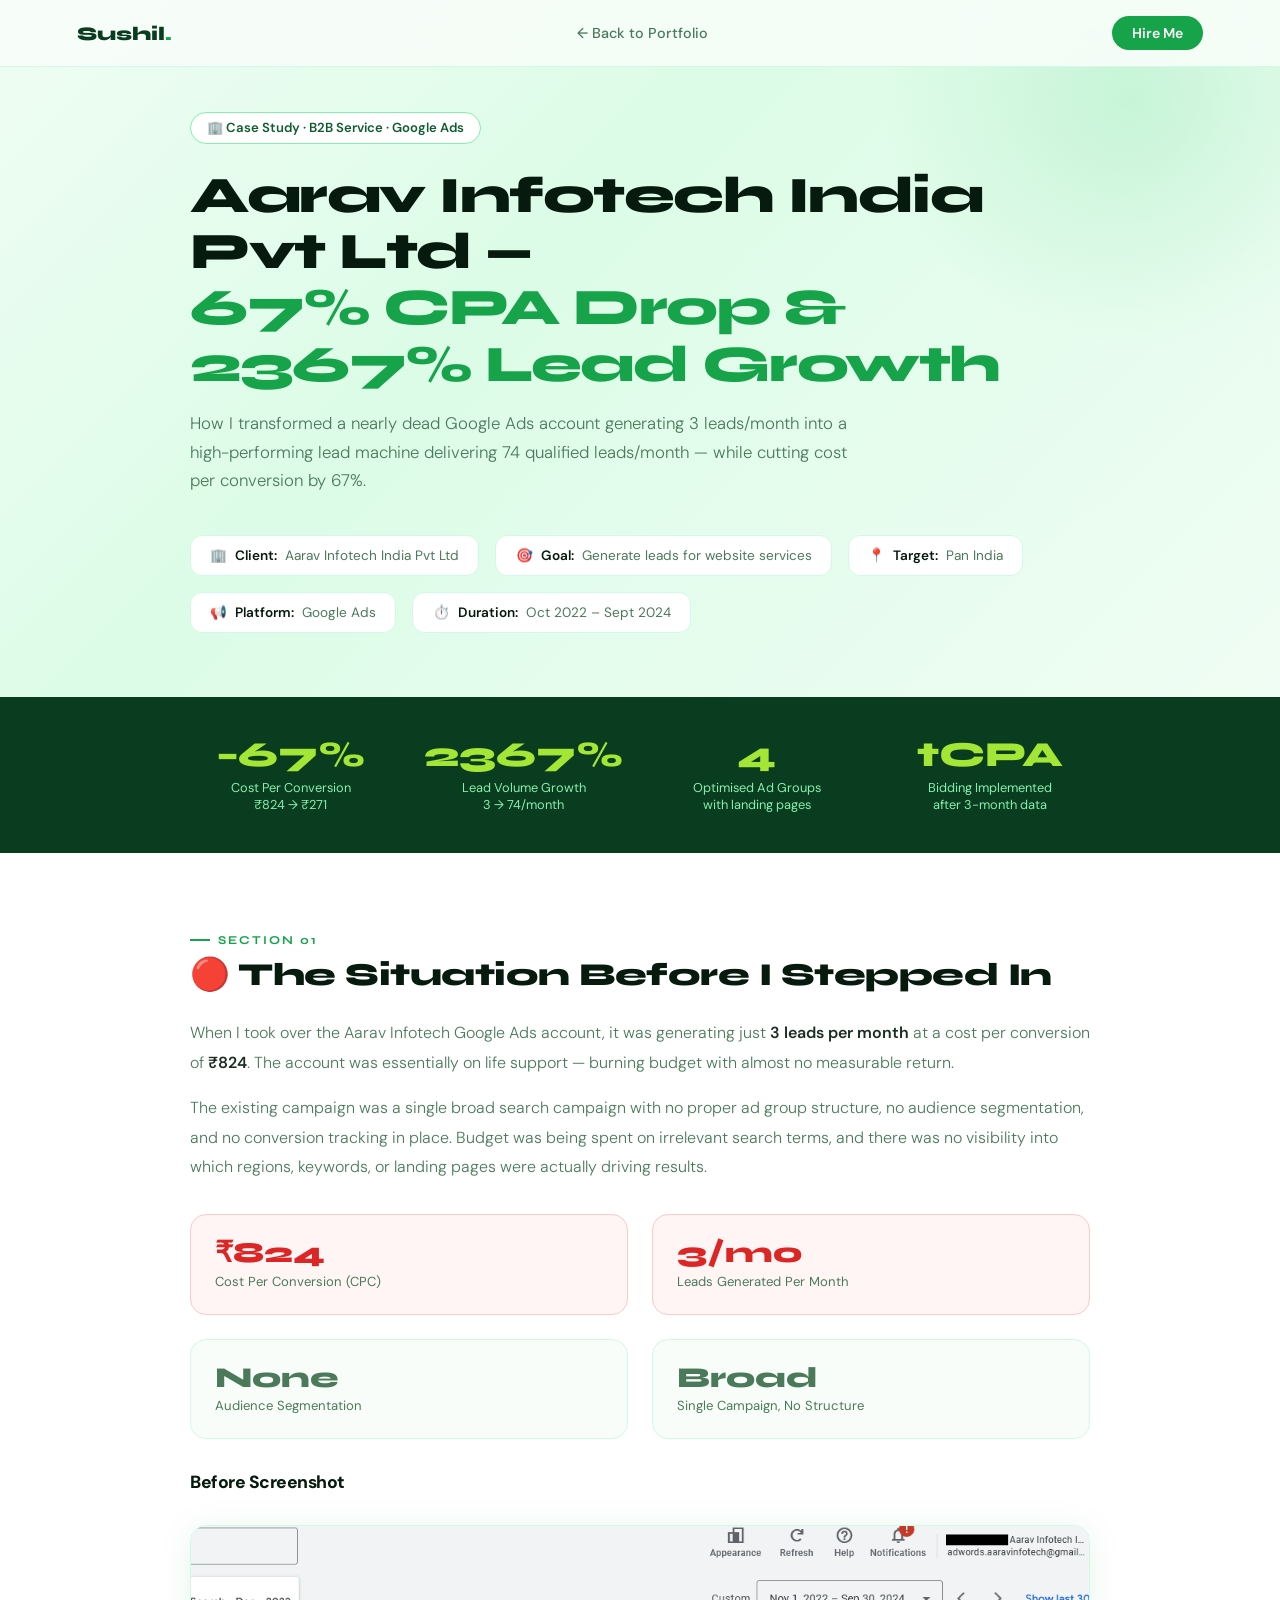
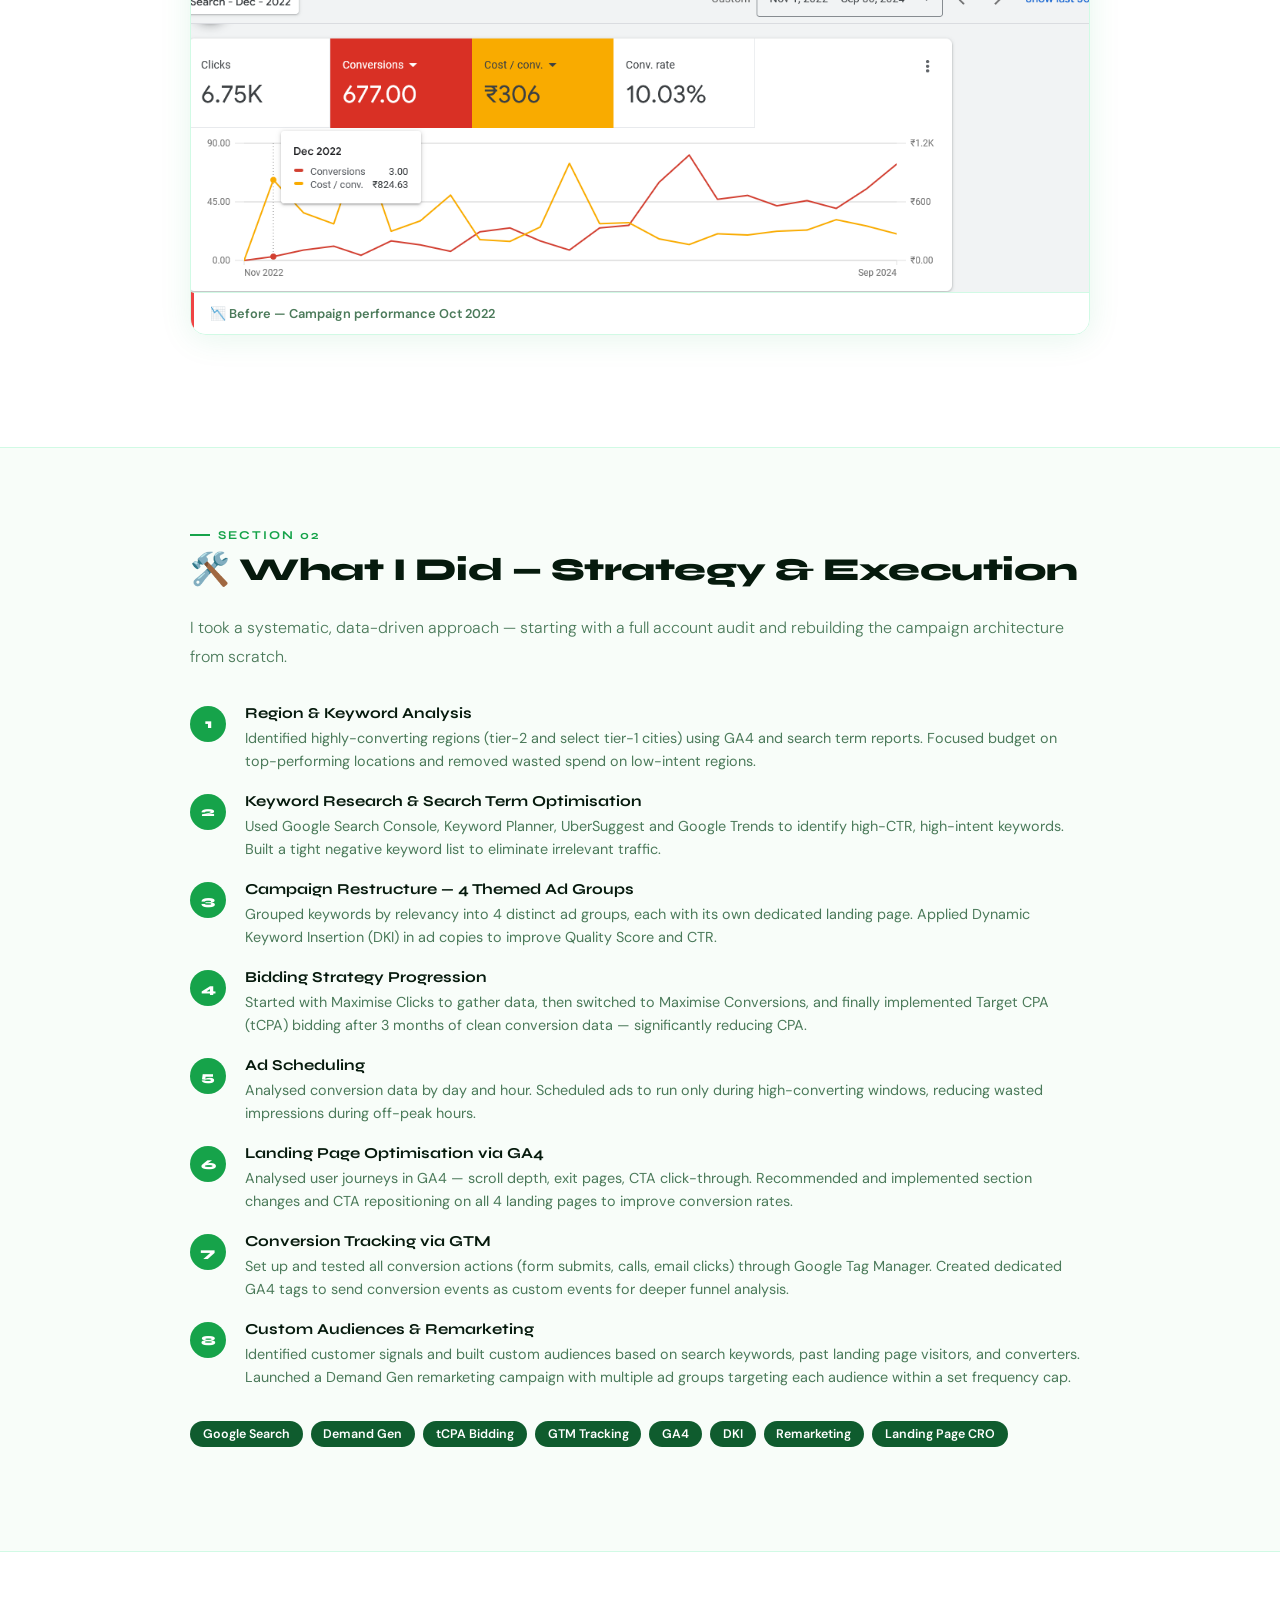
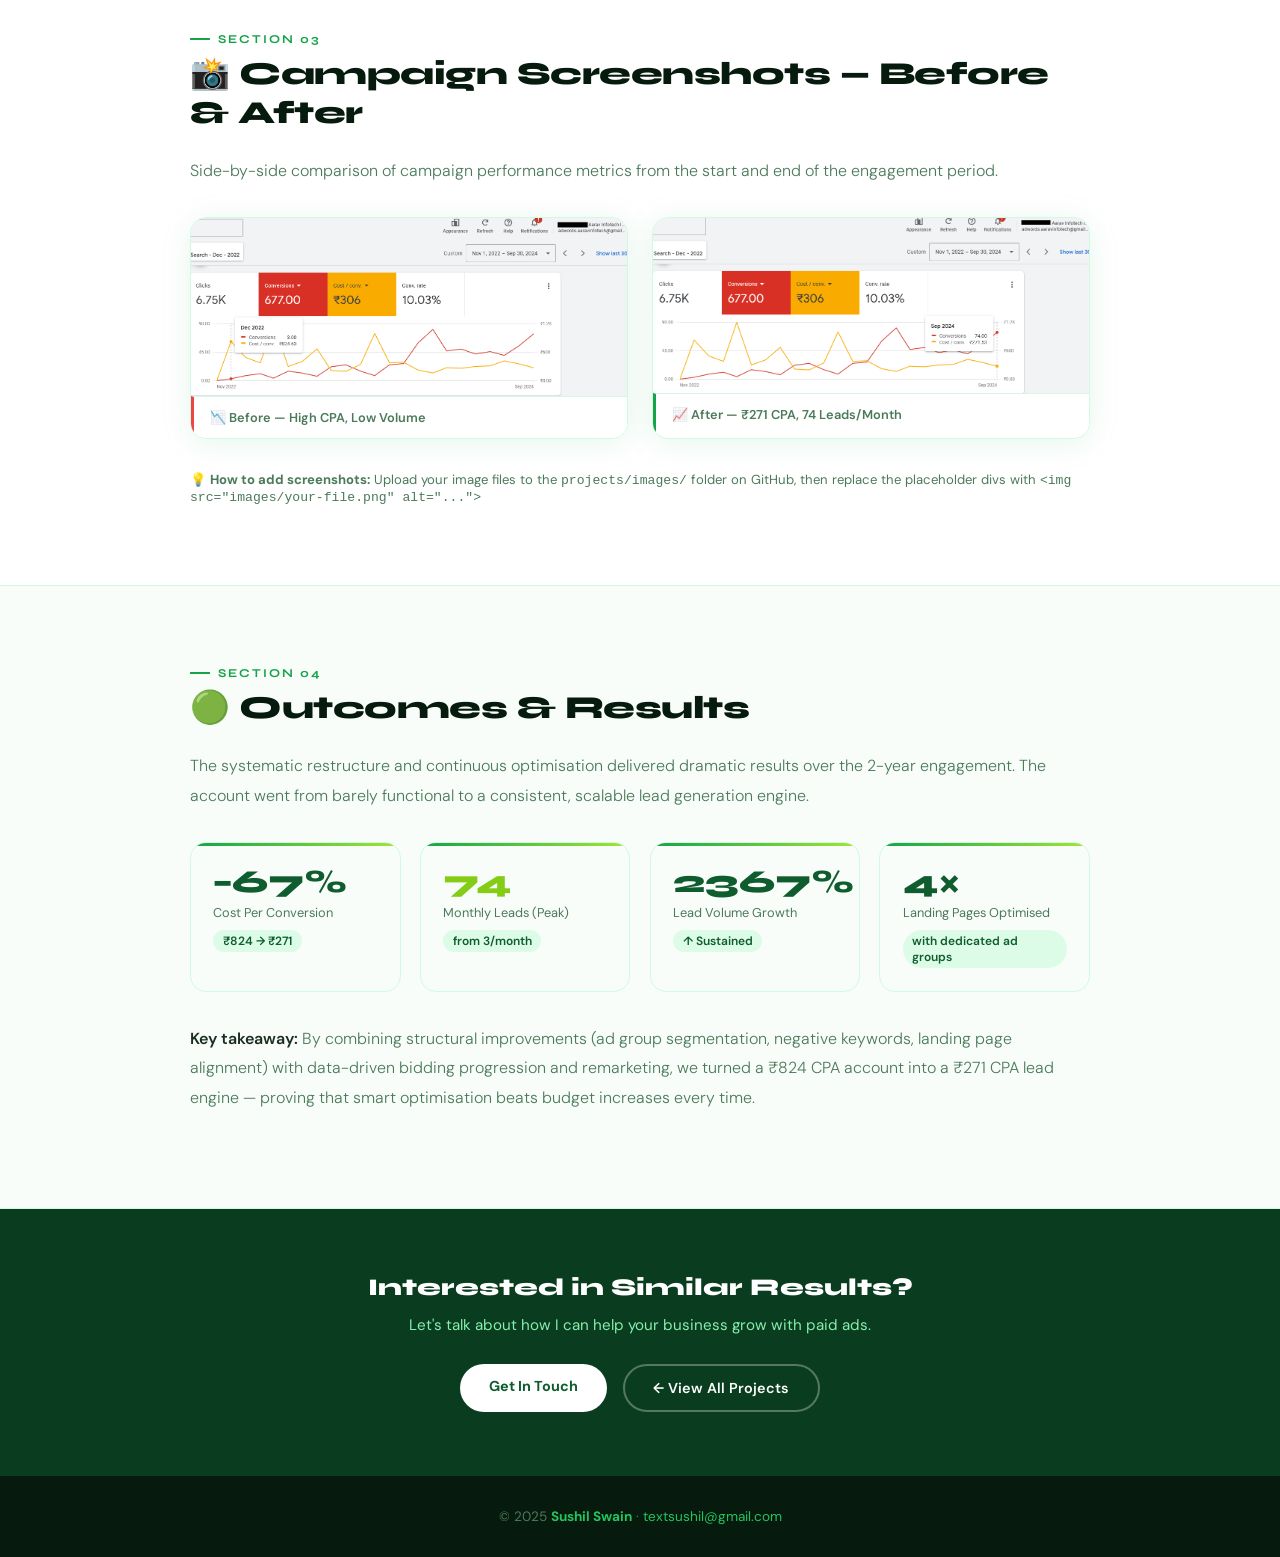
==== projects/aarav-infotech.html @ e1a15d3e "Update aarav-infotech.html corrected screenshot upload error in file name" ====
<!DOCTYPE html>
<html lang="en">
<head>
<meta charset="UTF-8">
<meta name="viewport" content="width=device-width, initial-scale=1.0">
<title>Aarav Infotech Case Study — Sushil Swain</title>
<link rel="preconnect" href="https://fonts.googleapis.com">
<link href="https://fonts.googleapis.com/css2?family=Syne:wght@400;600;700;800&family=DM+Sans:ital,wght@0,300;0,400;0,500;1,300&display=swap" rel="stylesheet">
<style>
  :root{--g1:#0a3d1f;--g2:#0f5c2e;--g3:#16a34a;--g4:#22c55e;--g5:#86efac;--g6:#dcfce7;--lime:#a3e635;--lime-dark:#84cc16;--white:#ffffff;--off:#f8fdf9;--dark:#061a0d;--text:#1a2e20;--muted:#4b7a5a;--border:#d1fae5;--shadow:0 4px 32px rgba(22,163,74,0.10);--shadow-lg:0 12px 48px rgba(22,163,74,0.18);}
  *,*::before,*::after{box-sizing:border-box;margin:0;padding:0;}
  html{scroll-behavior:smooth;}
  body{font-family:'DM Sans',sans-serif;background:var(--off);color:var(--text);overflow-x:hidden;}
  h1,h2,h3,h4{font-family:'Syne',sans-serif;}

  nav{position:fixed;top:0;left:0;right:0;z-index:100;display:flex;align-items:center;justify-content:space-between;padding:1rem 6%;background:rgba(248,253,249,0.9);backdrop-filter:blur(12px);border-bottom:1px solid var(--border);}
  .nav-logo{font-family:'Syne',sans-serif;font-weight:800;font-size:1.2rem;color:var(--g1);text-decoration:none;}
  .nav-logo span{color:var(--g3);}
  .nav-back{display:inline-flex;align-items:center;gap:0.5rem;color:var(--muted);text-decoration:none;font-size:0.9rem;font-weight:500;transition:color 0.2s;}
  .nav-back:hover{color:var(--g3);}
  .nav-cta{background:var(--g3);color:var(--white);padding:0.5rem 1.25rem;border-radius:100px;text-decoration:none;font-size:0.88rem;font-weight:600;}

  /* HERO */
  .cs-hero{padding:7rem 6% 4rem;background:linear-gradient(135deg,#f0fdf4 0%,#dcfce7 40%,#f0fdf4 100%);position:relative;overflow:hidden;}
  .cs-hero::before{content:'';position:absolute;width:500px;height:500px;border-radius:50%;background:radial-gradient(circle,rgba(34,197,94,0.15) 0%,transparent 70%);top:-150px;right:-100px;}
  .cs-hero-inner{max-width:900px;margin:0 auto;position:relative;z-index:2;}
  .cs-badge{display:inline-flex;align-items:center;gap:0.5rem;background:var(--white);border:1px solid var(--g5);padding:0.4rem 1rem;border-radius:100px;font-size:0.82rem;font-weight:600;color:var(--g2);margin-bottom:1.5rem;}
  .cs-title{font-size:clamp(2rem,4vw,3.2rem);font-weight:800;line-height:1.1;color:var(--dark);letter-spacing:-1.5px;margin-bottom:1rem;}
  .cs-title span{color:var(--g3);}
  .cs-subtitle{font-size:1.05rem;color:var(--muted);line-height:1.7;max-width:680px;font-weight:300;margin-bottom:2.5rem;}
  .cs-meta{display:flex;flex-wrap:wrap;gap:1rem;}
  .cs-meta-item{background:var(--white);border:1px solid var(--border);border-radius:12px;padding:0.7rem 1.2rem;display:flex;align-items:center;gap:0.5rem;font-size:0.85rem;}
  .cs-meta-item strong{color:var(--dark);font-weight:600;}
  .cs-meta-item span{color:var(--muted);}

  /* RESULTS BAR */
  .results-bar{background:var(--g1);padding:2.5rem 6%;}
  .results-bar-inner{max-width:900px;margin:0 auto;display:grid;grid-template-columns:repeat(auto-fit,minmax(160px,1fr));gap:2rem;}
  .rstat{text-align:center;}
  .rstat-num{font-family:'Syne',sans-serif;font-size:2.2rem;font-weight:800;color:var(--lime);line-height:1;}
  .rstat-label{font-size:0.8rem;color:var(--g5);margin-top:0.4rem;}

  /* SECTIONS */
  .cs-section{padding:5rem 6%;border-bottom:1px solid var(--border);}
  .cs-section:nth-child(even){background:var(--white);}
  .cs-section-inner{max-width:900px;margin:0 auto;}
  .cs-section-num{font-family:'Syne',sans-serif;font-size:0.75rem;font-weight:700;color:var(--g3);text-transform:uppercase;letter-spacing:2px;margin-bottom:0.5rem;display:flex;align-items:center;gap:0.5rem;}
  .cs-section-num::before{content:'';width:20px;height:2px;background:var(--g3);}
  .cs-section-title{font-size:clamp(1.5rem,2.5vw,2rem);font-weight:800;color:var(--dark);letter-spacing:-0.5px;margin-bottom:1.5rem;}
  .cs-body{font-size:1rem;color:var(--muted);line-height:1.85;font-weight:300;}
  .cs-body p{margin-bottom:1rem;}
  .cs-body strong{color:var(--text);font-weight:600;}

  /* PROBLEM STATS */
  .problem-grid{display:grid;grid-template-columns:1fr 1fr;gap:1.5rem;margin:2rem 0;}
  .problem-card{background:var(--off);border:1px solid var(--border);border-radius:16px;padding:1.5rem;}
  .problem-card.bad{border-color:#fecaca;background:#fff5f5;}
  .problem-val{font-family:'Syne',sans-serif;font-size:1.8rem;font-weight:800;color:#ef4444;line-height:1;}
  .problem-card.bad .problem-val{color:#dc2626;}
  .problem-label{font-size:0.82rem;color:var(--muted);margin-top:0.3rem;}

  /* WHAT I DID — STEPS */
  .steps{display:flex;flex-direction:column;gap:1.2rem;margin:2rem 0;}
  .step{display:flex;gap:1.2rem;align-items:flex-start;}
  .step-num{min-width:36px;height:36px;border-radius:50%;background:var(--g3);color:var(--white);font-family:'Syne',sans-serif;font-weight:800;font-size:0.85rem;display:grid;place-items:center;flex-shrink:0;margin-top:2px;}
  .step-content strong{font-family:'Syne',sans-serif;font-size:0.95rem;font-weight:700;color:var(--dark);display:block;margin-bottom:0.3rem;}
  .step-content p{font-size:0.9rem;color:var(--muted);line-height:1.6;}

  /* TAGS */
  .tag-row{display:flex;flex-wrap:wrap;gap:0.5rem;margin:1.5rem 0;}
  .tag{font-size:0.78rem;font-weight:600;background:var(--g6);color:var(--g2);padding:0.3rem 0.8rem;border-radius:100px;}
  .tag.dark{background:var(--g2);color:var(--white);}

  /* SCREENSHOTS */
  .screenshots-grid{display:grid;grid-template-columns:1fr 1fr;gap:1.5rem;margin:2rem 0;}
  .screenshot-box{border-radius:16px;overflow:hidden;border:1px solid var(--border);box-shadow:var(--shadow);}
  .screenshot-box img{width:100%;height:auto;display:block;}
  .screenshot-label{padding:0.75rem 1rem;background:var(--white);font-size:0.8rem;font-weight:600;color:var(--muted);border-top:1px solid var(--border);display:flex;align-items:center;gap:0.4rem;}
  .screenshot-label.before{border-left:3px solid #ef4444;}
  .screenshot-label.after{border-left:3px solid var(--g3);}
  .screenshot-placeholder{background:linear-gradient(135deg,var(--g6),#f0fdf4);min-height:200px;display:flex;flex-direction:column;align-items:center;justify-content:center;gap:0.5rem;color:var(--muted);padding:2rem;text-align:center;}
  .screenshot-placeholder .icon{font-size:2rem;}
  .screenshot-placeholder p{font-size:0.82rem;line-height:1.5;}
  .screenshot-placeholder strong{color:var(--g3);}

  /* OUTCOMES */
  .outcomes-grid{display:grid;grid-template-columns:repeat(auto-fit,minmax(180px,1fr));gap:1.2rem;margin:2rem 0;}
  .outcome-card{background:var(--off);border:1px solid var(--border);border-radius:16px;padding:1.4rem;position:relative;overflow:hidden;}
  .outcome-card::before{content:'';position:absolute;top:0;left:0;right:0;height:3px;background:linear-gradient(90deg,var(--g3),var(--lime));}
  .outcome-val{font-family:'Syne',sans-serif;font-size:2rem;font-weight:800;color:var(--g2);line-height:1;}
  .outcome-val.lime{color:var(--lime-dark);}
  .outcome-label{font-size:0.8rem;color:var(--muted);margin-top:0.4rem;line-height:1.4;}
  .outcome-change{display:inline-flex;align-items:center;gap:0.3rem;font-size:0.75rem;font-weight:600;background:var(--g6);color:var(--g2);padding:0.2rem 0.6rem;border-radius:100px;margin-top:0.5rem;}

  /* BACK CTA */
  .back-cta{padding:4rem 6%;background:var(--g1);text-align:center;}
  .back-cta h3{font-size:1.5rem;font-weight:800;color:var(--white);margin-bottom:0.8rem;}
  .back-cta p{color:var(--g5);margin-bottom:1.8rem;font-size:0.95rem;}
  .back-cta-btns{display:flex;gap:1rem;justify-content:center;flex-wrap:wrap;}
  .btn-white{background:var(--white);color:var(--g2);padding:0.8rem 1.8rem;border-radius:100px;text-decoration:none;font-weight:700;font-size:0.9rem;transition:transform 0.2s;}
  .btn-white:hover{transform:translateY(-2px);}
  .btn-outline-white{background:transparent;color:var(--white);border:2px solid rgba(255,255,255,0.3);padding:0.8rem 1.8rem;border-radius:100px;text-decoration:none;font-weight:600;font-size:0.9rem;transition:border-color 0.2s,transform 0.2s;}
  .btn-outline-white:hover{border-color:var(--g4);transform:translateY(-2px);}

  footer{background:var(--dark);color:var(--muted);text-align:center;padding:2rem 6%;font-size:0.85rem;}
  footer strong{color:var(--g4);}
  footer a{color:var(--g4);text-decoration:none;}

  .reveal{opacity:0;transform:translateY(24px);transition:opacity 0.6s ease,transform 0.6s ease;}
  .reveal.visible{opacity:1;transform:translateY(0);}

  @media(max-width:700px){
    .problem-grid,.screenshots-grid{grid-template-columns:1fr;}
    .cs-meta{flex-direction:column;}
  }
</style>
</head>
<body>

<nav>
  <a class="nav-logo" href="../index.html">Sushil<span>.</span></a>
  <a class="nav-back" href="../index.html">← Back to Portfolio</a>
  <a href="../index.html#contact" class="nav-cta">Hire Me</a>
</nav>

<!-- HERO -->
<div class="cs-hero">
  <div class="cs-hero-inner">
    <div class="cs-badge">🏢 Case Study · B2B Service · Google Ads</div>
    <h1 class="cs-title">Aarav Infotech India Pvt Ltd —<br><span>67% CPA Drop & 2367% Lead Growth</span></h1>
    <p class="cs-subtitle">How I transformed a nearly dead Google Ads account generating 3 leads/month into a high-performing lead machine delivering 74 qualified leads/month — while cutting cost per conversion by 67%.</p>
    <div class="cs-meta">
      <div class="cs-meta-item">🏢 <strong>Client:</strong> <span>Aarav Infotech India Pvt Ltd</span></div>
      <div class="cs-meta-item">🎯 <strong>Goal:</strong> <span>Generate leads for website services</span></div>
      <div class="cs-meta-item">📍 <strong>Target:</strong> <span>Pan India</span></div>
      <div class="cs-meta-item">📢 <strong>Platform:</strong> <span>Google Ads</span></div>
      <div class="cs-meta-item">⏱️ <strong>Duration:</strong> <span>Oct 2022 – Sept 2024</span></div>
    </div>
  </div>
</div>

<!-- RESULTS BAR -->
<div class="results-bar">
  <div class="results-bar-inner">
    <div class="rstat"><div class="rstat-num">−67%</div><div class="rstat-label">Cost Per Conversion<br>₹824 → ₹271</div></div>
    <div class="rstat"><div class="rstat-num">2367%</div><div class="rstat-label">Lead Volume Growth<br>3 → 74/month</div></div>
    <div class="rstat"><div class="rstat-num">4</div><div class="rstat-label">Optimised Ad Groups<br>with landing pages</div></div>
    <div class="rstat"><div class="rstat-num">tCPA</div><div class="rstat-label">Bidding Implemented<br>after 3-month data</div></div>
  </div>
</div>

<!-- SECTION 1: BEFORE -->
<div class="cs-section">
  <div class="cs-section-inner reveal">
    <div class="cs-section-num">Section 01</div>
    <h2 class="cs-section-title">🔴 The Situation Before I Stepped In</h2>
    <div class="cs-body">
      <p>When I took over the Aarav Infotech Google Ads account, it was generating just <strong>3 leads per month</strong> at a cost per conversion of <strong>₹824</strong>. The account was essentially on life support — burning budget with almost no measurable return.</p>
      <p>The existing campaign was a single broad search campaign with no proper ad group structure, no audience segmentation, and no conversion tracking in place. Budget was being spent on irrelevant search terms, and there was no visibility into which regions, keywords, or landing pages were actually driving results.</p>
    </div>
    <div class="problem-grid">
      <div class="problem-card bad"><div class="problem-val">₹824</div><div class="problem-label">Cost Per Conversion (CPC)</div></div>
      <div class="problem-card bad"><div class="problem-val">3/mo</div><div class="problem-label">Leads Generated Per Month</div></div>
      <div class="problem-card"><div class="problem-val" style="color:var(--muted);">None</div><div class="problem-label">Audience Segmentation</div></div>
      <div class="problem-card"><div class="problem-val" style="color:var(--muted);">Broad</div><div class="problem-label">Single Campaign, No Structure</div></div>
    </div>
    <div class="cs-section-title" style="font-size:1.1rem;margin-top:2rem;margin-bottom:1rem;">Before Screenshot</div>
    <div class="screenshots-grid" style="grid-template-columns:1fr;">
      <div class="screenshot-box">
        <img src="images/Aarav before Search campaign Oct 2022 to Sept 2024 start.png" alt="Aarav Infotech before campaign">
        <div class="screenshot-label before">📉 Before — Campaign performance Oct 2022</div>
      </div>
    </div>
  </div>
</div>

<!-- SECTION 2: WHAT I DID -->
<div class="cs-section">
  <div class="cs-section-inner reveal">
    <div class="cs-section-num">Section 02</div>
    <h2 class="cs-section-title">🛠️ What I Did — Strategy & Execution</h2>
    <div class="cs-body">
      <p>I took a systematic, data-driven approach — starting with a full account audit and rebuilding the campaign architecture from scratch.</p>
    </div>
    <div class="steps">
      <div class="step">
        <div class="step-num">1</div>
        <div class="step-content"><strong>Region & Keyword Analysis</strong><p>Identified highly-converting regions (tier-2 and select tier-1 cities) using GA4 and search term reports. Focused budget on top-performing locations and removed wasted spend on low-intent regions.</p></div>
      </div>
      <div class="step">
        <div class="step-num">2</div>
        <div class="step-content"><strong>Keyword Research & Search Term Optimisation</strong><p>Used Google Search Console, Keyword Planner, UberSuggest and Google Trends to identify high-CTR, high-intent keywords. Built a tight negative keyword list to eliminate irrelevant traffic.</p></div>
      </div>
      <div class="step">
        <div class="step-num">3</div>
        <div class="step-content"><strong>Campaign Restructure — 4 Themed Ad Groups</strong><p>Grouped keywords by relevancy into 4 distinct ad groups, each with its own dedicated landing page. Applied Dynamic Keyword Insertion (DKI) in ad copies to improve Quality Score and CTR.</p></div>
      </div>
      <div class="step">
        <div class="step-num">4</div>
        <div class="step-content"><strong>Bidding Strategy Progression</strong><p>Started with Maximise Clicks to gather data, then switched to Maximise Conversions, and finally implemented Target CPA (tCPA) bidding after 3 months of clean conversion data — significantly reducing CPA.</p></div>
      </div>
      <div class="step">
        <div class="step-num">5</div>
        <div class="step-content"><strong>Ad Scheduling</strong><p>Analysed conversion data by day and hour. Scheduled ads to run only during high-converting windows, reducing wasted impressions during off-peak hours.</p></div>
      </div>
      <div class="step">
        <div class="step-num">6</div>
        <div class="step-content"><strong>Landing Page Optimisation via GA4</strong><p>Analysed user journeys in GA4 — scroll depth, exit pages, CTA click-through. Recommended and implemented section changes and CTA repositioning on all 4 landing pages to improve conversion rates.</p></div>
      </div>
      <div class="step">
        <div class="step-num">7</div>
        <div class="step-content"><strong>Conversion Tracking via GTM</strong><p>Set up and tested all conversion actions (form submits, calls, email clicks) through Google Tag Manager. Created dedicated GA4 tags to send conversion events as custom events for deeper funnel analysis.</p></div>
      </div>
      <div class="step">
        <div class="step-num">8</div>
        <div class="step-content"><strong>Custom Audiences & Remarketing</strong><p>Identified customer signals and built custom audiences based on search keywords, past landing page visitors, and converters. Launched a Demand Gen remarketing campaign with multiple ad groups targeting each audience within a set frequency cap.</p></div>
      </div>
    </div>
    <div class="tag-row">
      <span class="tag dark">Google Search</span><span class="tag dark">Demand Gen</span><span class="tag dark">tCPA Bidding</span><span class="tag dark">GTM Tracking</span><span class="tag dark">GA4</span><span class="tag dark">DKI</span><span class="tag dark">Remarketing</span><span class="tag dark">Landing Page CRO</span>
    </div>
  </div>
</div>

<!-- SECTION 3: SCREENSHOTS -->
<div class="cs-section">
  <div class="cs-section-inner reveal">
    <div class="cs-section-num">Section 03</div>
    <h2 class="cs-section-title">📸 Campaign Screenshots — Before & After</h2>
    <div class="cs-body"><p>Side-by-side comparison of campaign performance metrics from the start and end of the engagement period.</p></div>
    <div class="screenshots-grid">
      <div class="screenshot-box">
        <img src="images/Aarav before Search campaign Oct 2022 to Sept 2024 start.png" alt="Aarav Infotech before campaign">
        <div class="screenshot-label before">📉 Before — High CPA, Low Volume</div>
      </div>
      <div class="screenshot-box">
        <img src="images/Aarav after Search campaign Oct 2022 to Sept 2024 end.png" alt="Aarav Infotech after campaign">
        <div class="screenshot-label after">📈 After — ₹271 CPA, 74 Leads/Month</div>
      </div>
    </div>
    <p style="font-size:0.82rem;color:var(--muted);margin-top:1rem;">💡 <strong>How to add screenshots:</strong> Upload your image files to the <code>projects/images/</code> folder on GitHub, then replace the placeholder divs with <code>&lt;img src="images/your-file.png" alt="..."&gt;</code></p>
  </div>
</div>

<!-- SECTION 4: OUTCOMES -->
<div class="cs-section">
  <div class="cs-section-inner reveal">
    <div class="cs-section-num">Section 04</div>
    <h2 class="cs-section-title">🟢 Outcomes & Results</h2>
    <div class="cs-body">
      <p>The systematic restructure and continuous optimisation delivered dramatic results over the 2-year engagement. The account went from barely functional to a consistent, scalable lead generation engine.</p>
    </div>
    <div class="outcomes-grid">
      <div class="outcome-card"><div class="outcome-val">−67%</div><div class="outcome-label">Cost Per Conversion</div><div class="outcome-change">₹824 → ₹271</div></div>
      <div class="outcome-card"><div class="outcome-val lime">74</div><div class="outcome-label">Monthly Leads (Peak)</div><div class="outcome-change">from 3/month</div></div>
      <div class="outcome-card"><div class="outcome-val">2367%</div><div class="outcome-label">Lead Volume Growth</div><div class="outcome-change">↑ Sustained</div></div>
      <div class="outcome-card"><div class="outcome-val">4×</div><div class="outcome-label">Landing Pages Optimised</div><div class="outcome-change">with dedicated ad groups</div></div>
    </div>
    <div class="cs-body" style="margin-top:1.5rem;">
      <p><strong>Key takeaway:</strong> By combining structural improvements (ad group segmentation, negative keywords, landing page alignment) with data-driven bidding progression and remarketing, we turned a ₹824 CPA account into a ₹271 CPA lead engine — proving that smart optimisation beats budget increases every time.</p>
    </div>
  </div>
</div>

<!-- BACK CTA -->
<div class="back-cta">
  <h3>Interested in Similar Results?</h3>
  <p>Let's talk about how I can help your business grow with paid ads.</p>
  <div class="back-cta-btns">
    <a href="../index.html#contact" class="btn-white">Get In Touch</a>
    <a href="../index.html#work" class="btn-outline-white">← View All Projects</a>
  </div>
</div>

<footer>
  <p>© 2025 <strong>Sushil Swain</strong> · <a href="mailto:textsushil@gmail.com">textsushil@gmail.com</a></p>
</footer>

<script>
  const reveals=document.querySelectorAll('.reveal');
  const obs=new IntersectionObserver((e)=>{e.forEach((r,i)=>{if(r.isIntersecting){setTimeout(()=>r.target.classList.add('visible'),i*100);obs.unobserve(r.target);}});},{threshold:0.1});
  reveals.forEach(r=>obs.observe(r));
</script>
</body>
</html>
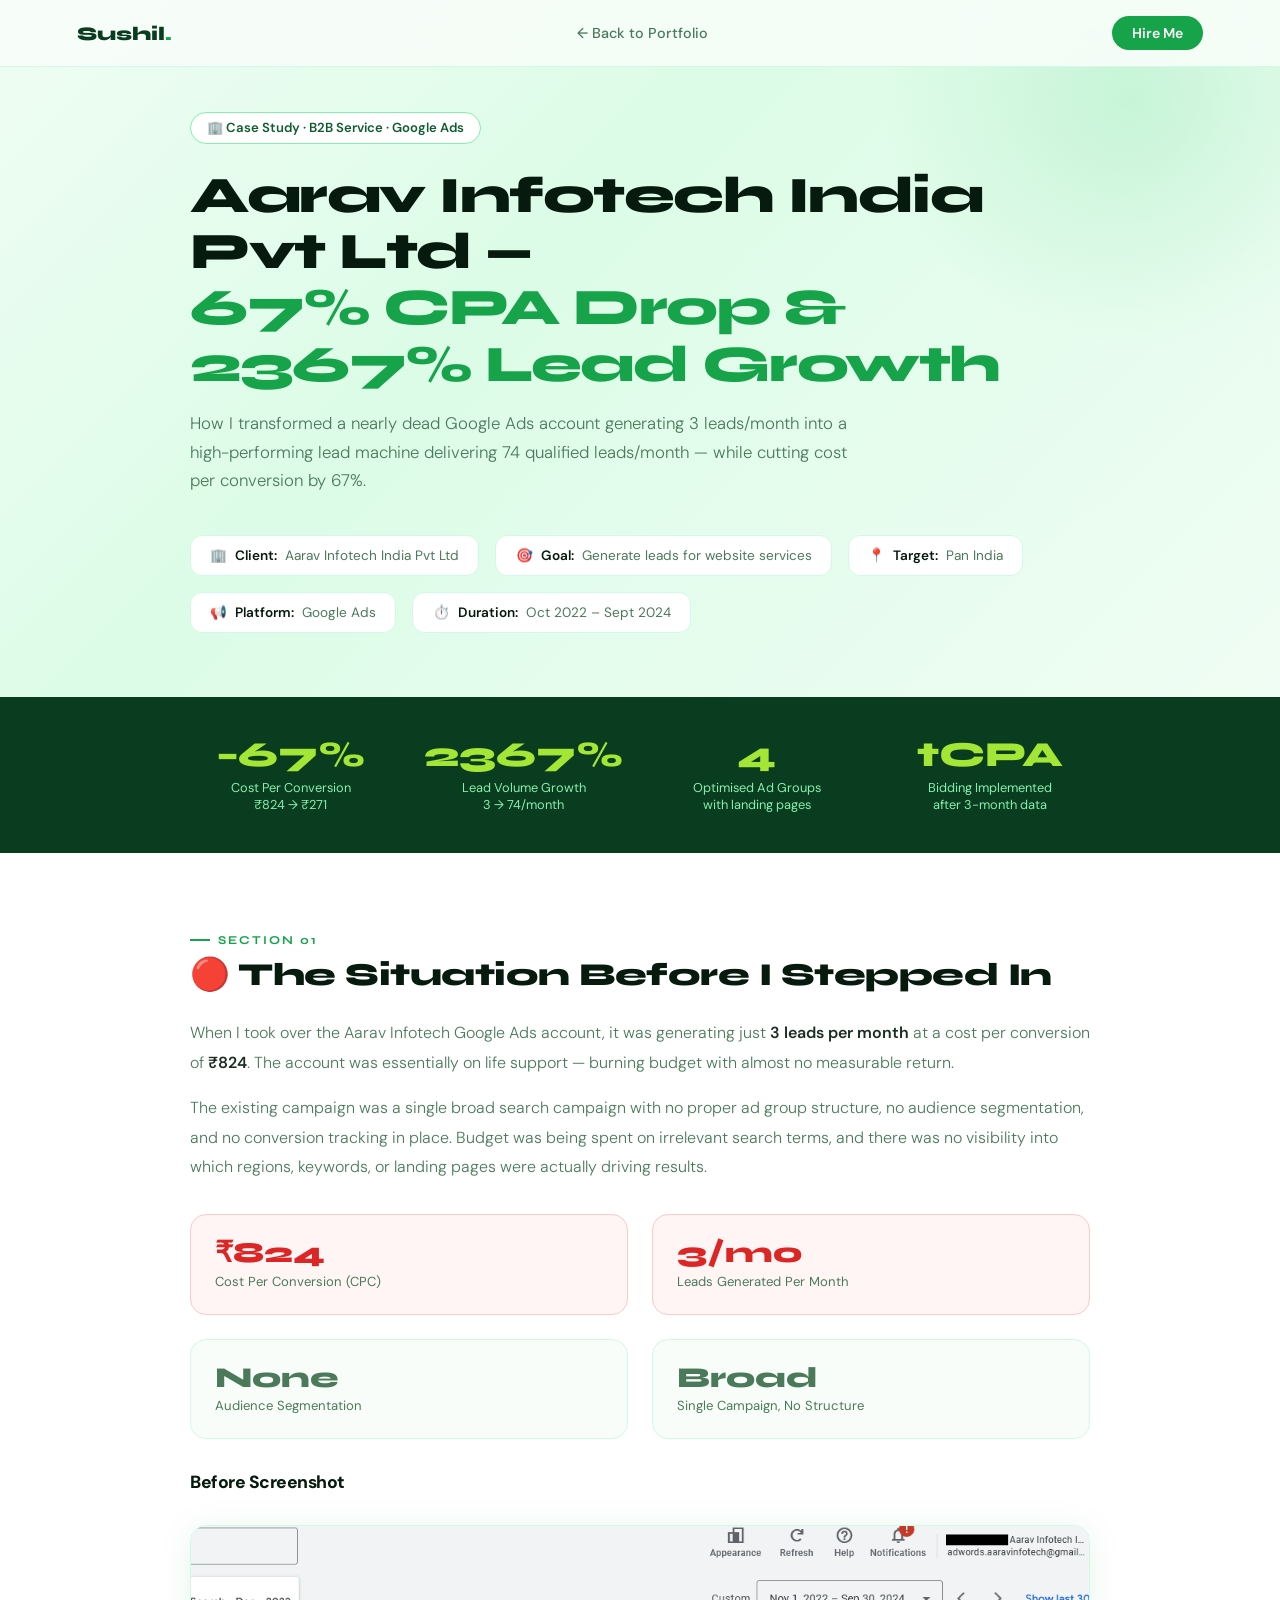
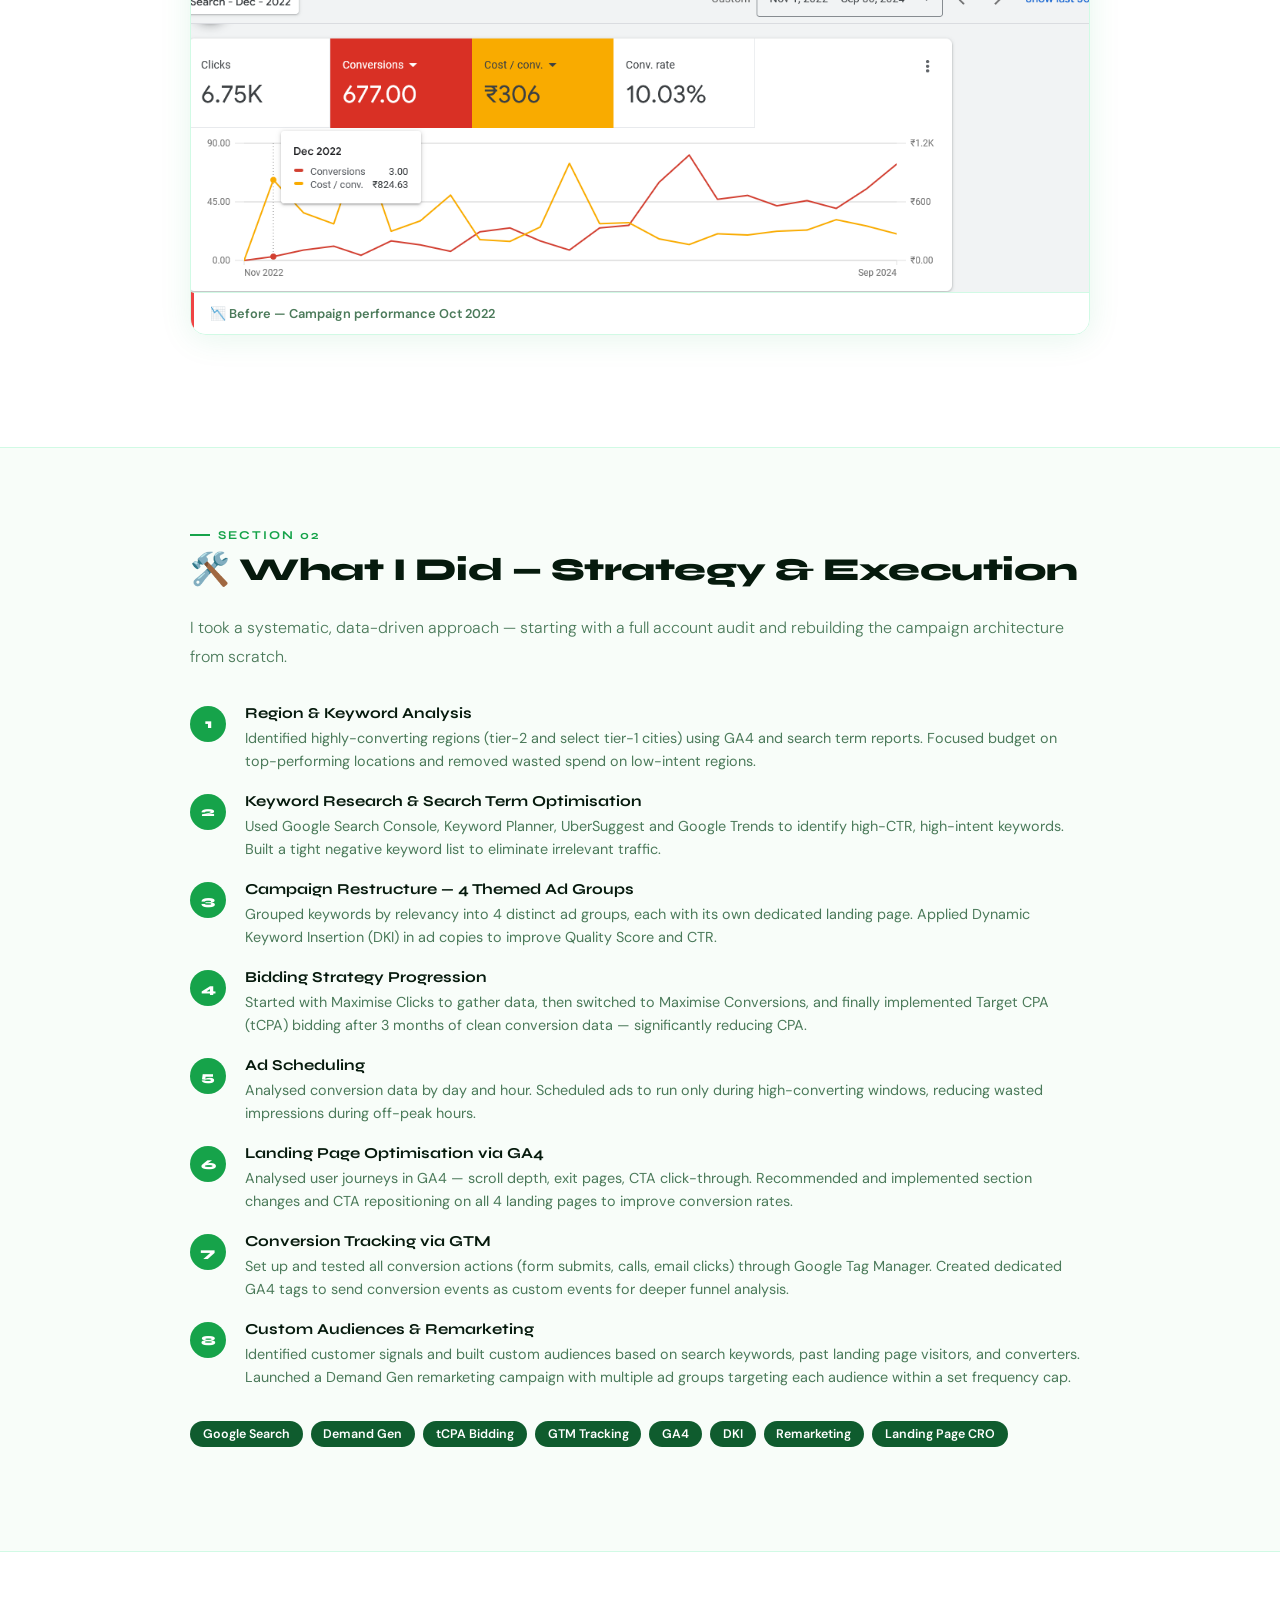
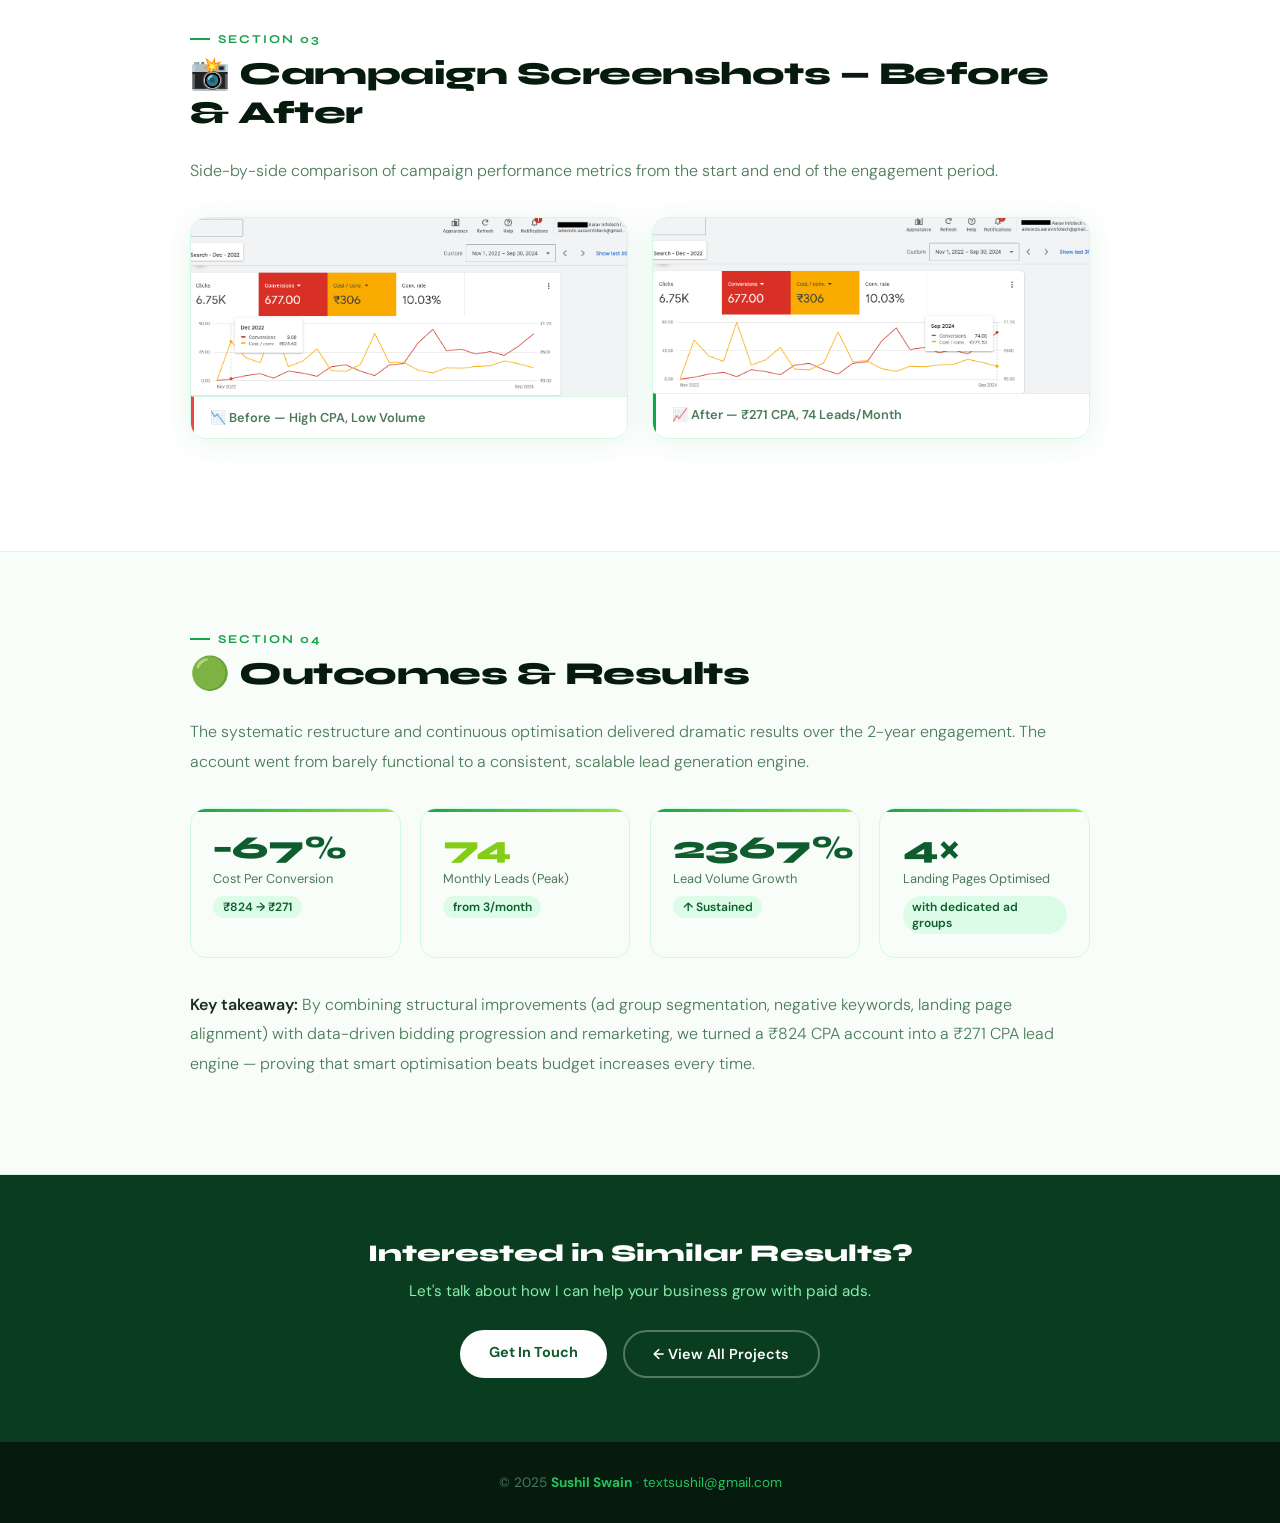
==== commit 7a5cae43: "Update aarav-infotech.html" ====
--- a/projects/aarav-infotech.html
+++ b/projects/aarav-infotech.html
@@ -238,7 +238,6 @@
         <div class="screenshot-label after">📈 After — ₹271 CPA, 74 Leads/Month</div>
       </div>
     </div>
-    <p style="font-size:0.82rem;color:var(--muted);margin-top:1rem;">💡 <strong>How to add screenshots:</strong> Upload your image files to the <code>projects/images/</code> folder on GitHub, then replace the placeholder divs with <code>&lt;img src="images/your-file.png" alt="..."&gt;</code></p>
   </div>
 </div>
 
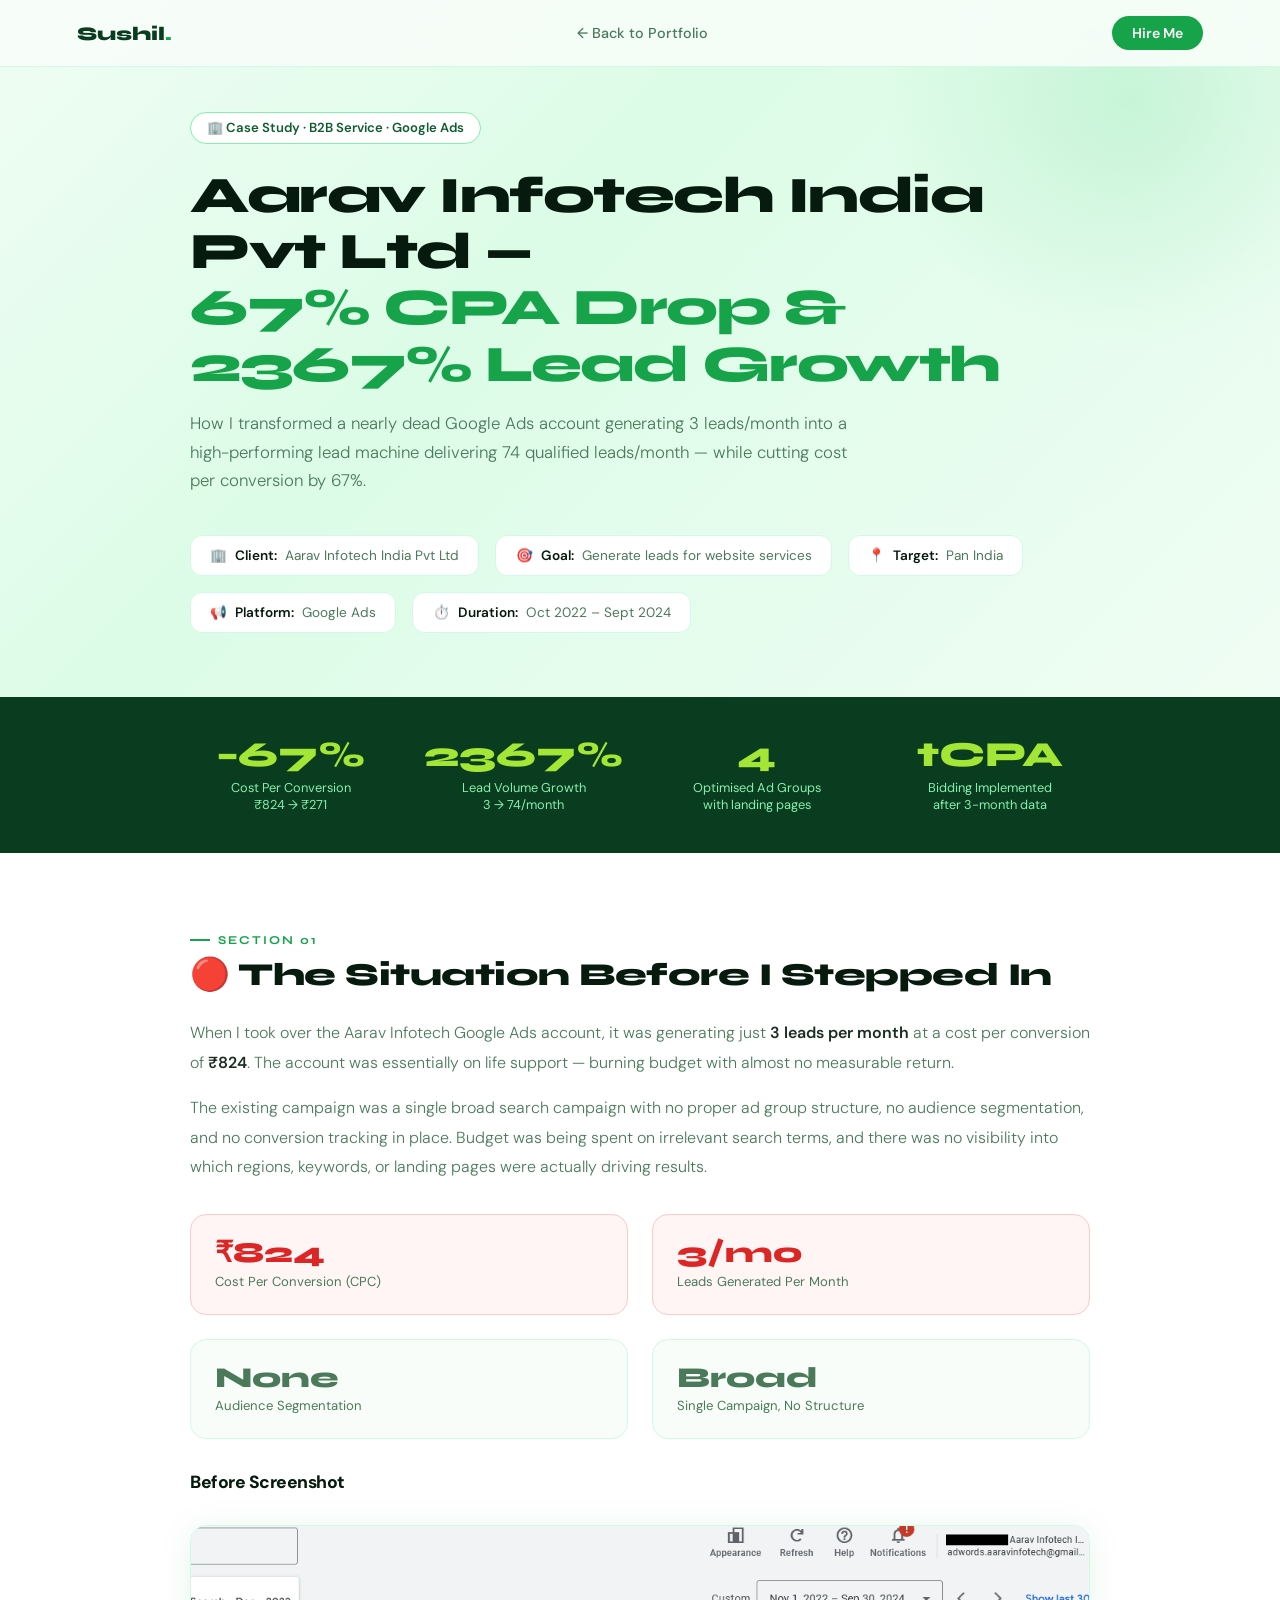
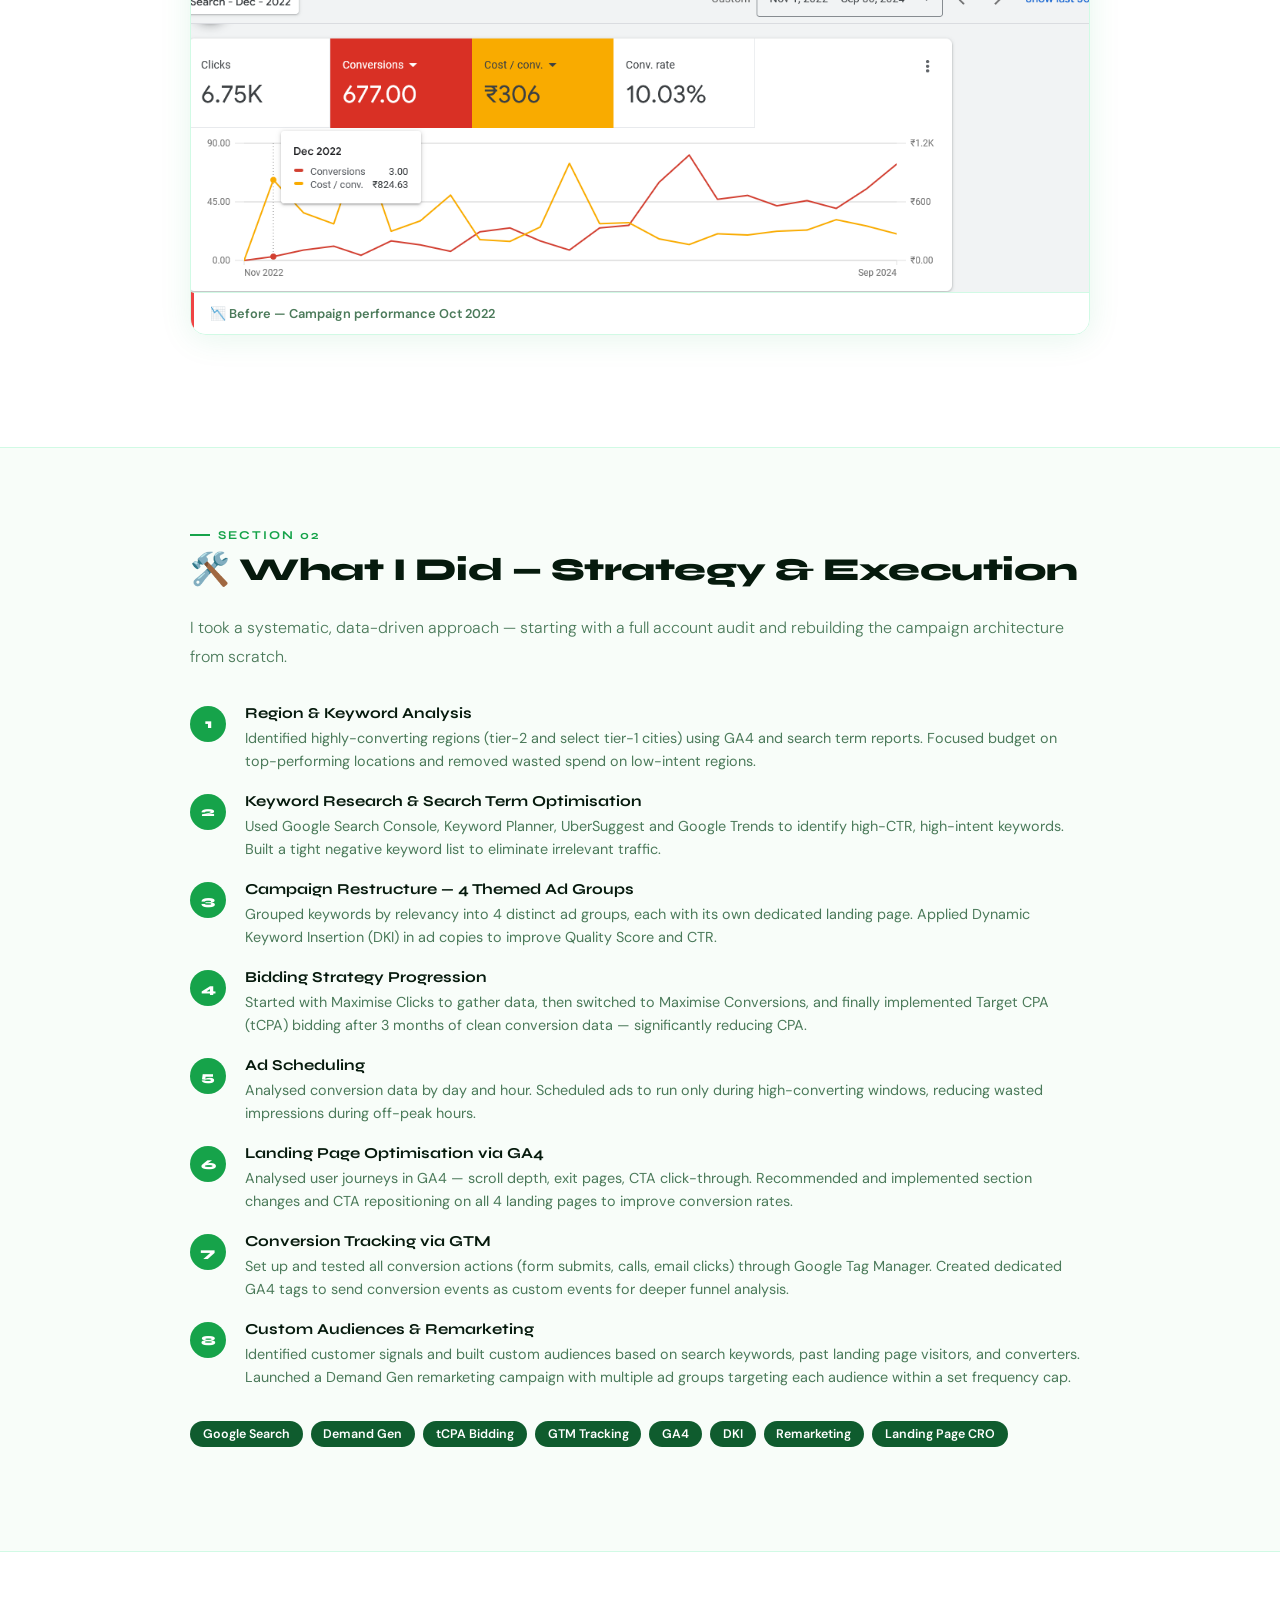
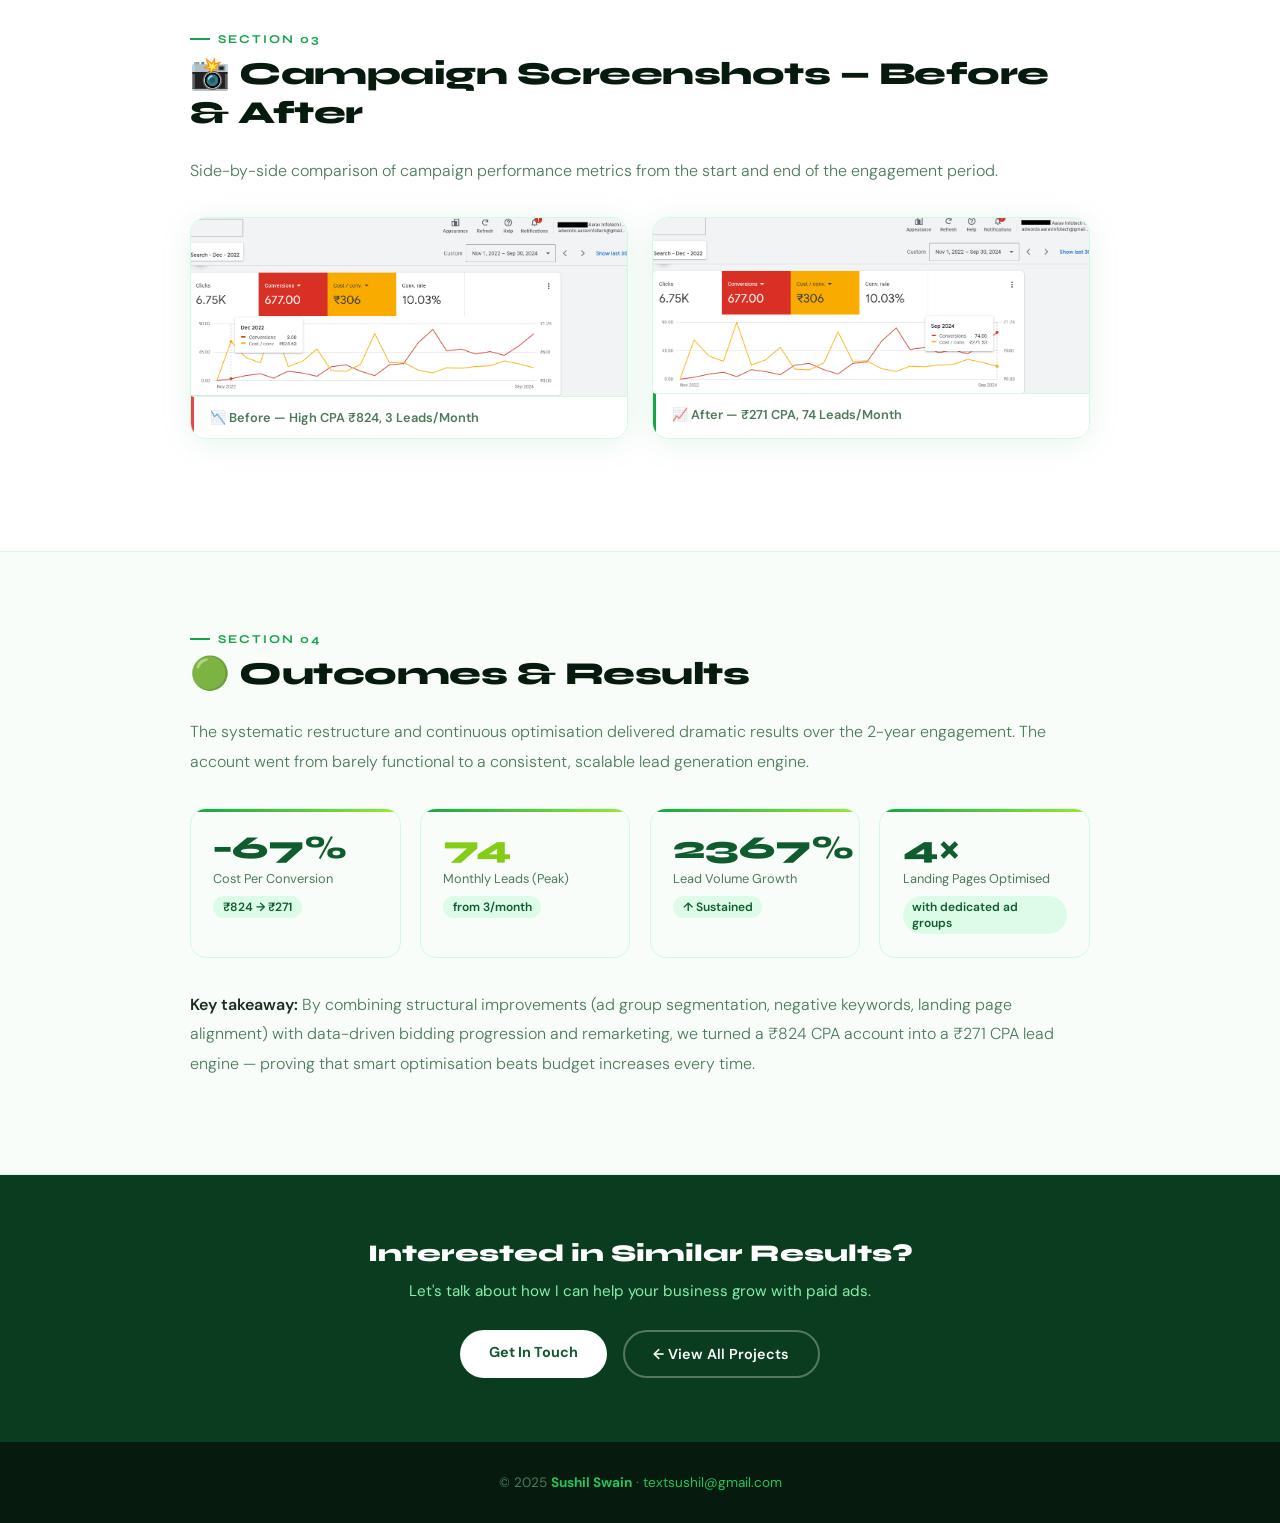
==== commit 5ef4c3dc: "Update aarav-infotech.html" ====
--- a/projects/aarav-infotech.html
+++ b/projects/aarav-infotech.html
@@ -231,7 +231,7 @@
     <div class="screenshots-grid">
       <div class="screenshot-box">
         <img src="images/Aarav before Search campaign Oct 2022 to Sept 2024 start.png" alt="Aarav Infotech before campaign">
-        <div class="screenshot-label before">📉 Before — High CPA, Low Volume</div>
+        <div class="screenshot-label before">📉 Before — High CPA ₹824, 3 Leads/Month</div>
       </div>
       <div class="screenshot-box">
         <img src="images/Aarav after Search campaign Oct 2022 to Sept 2024 end.png" alt="Aarav Infotech after campaign">
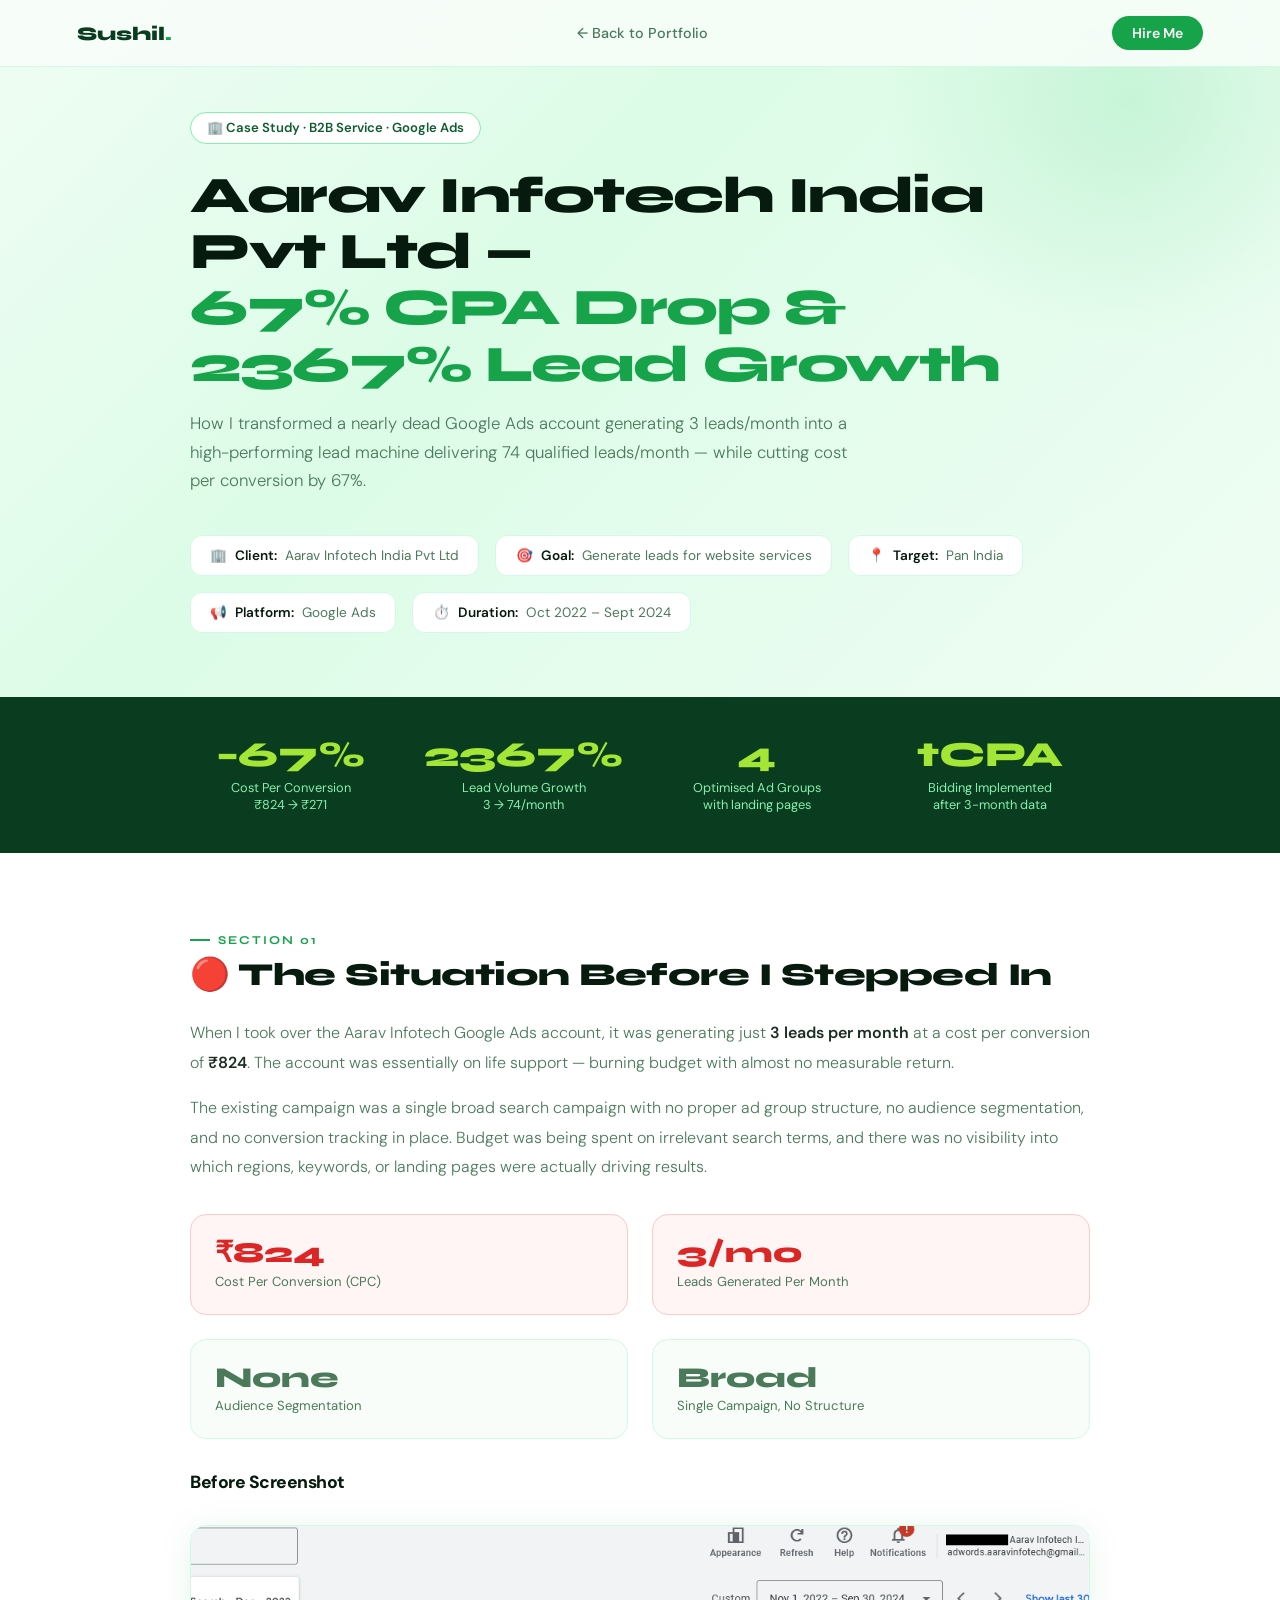
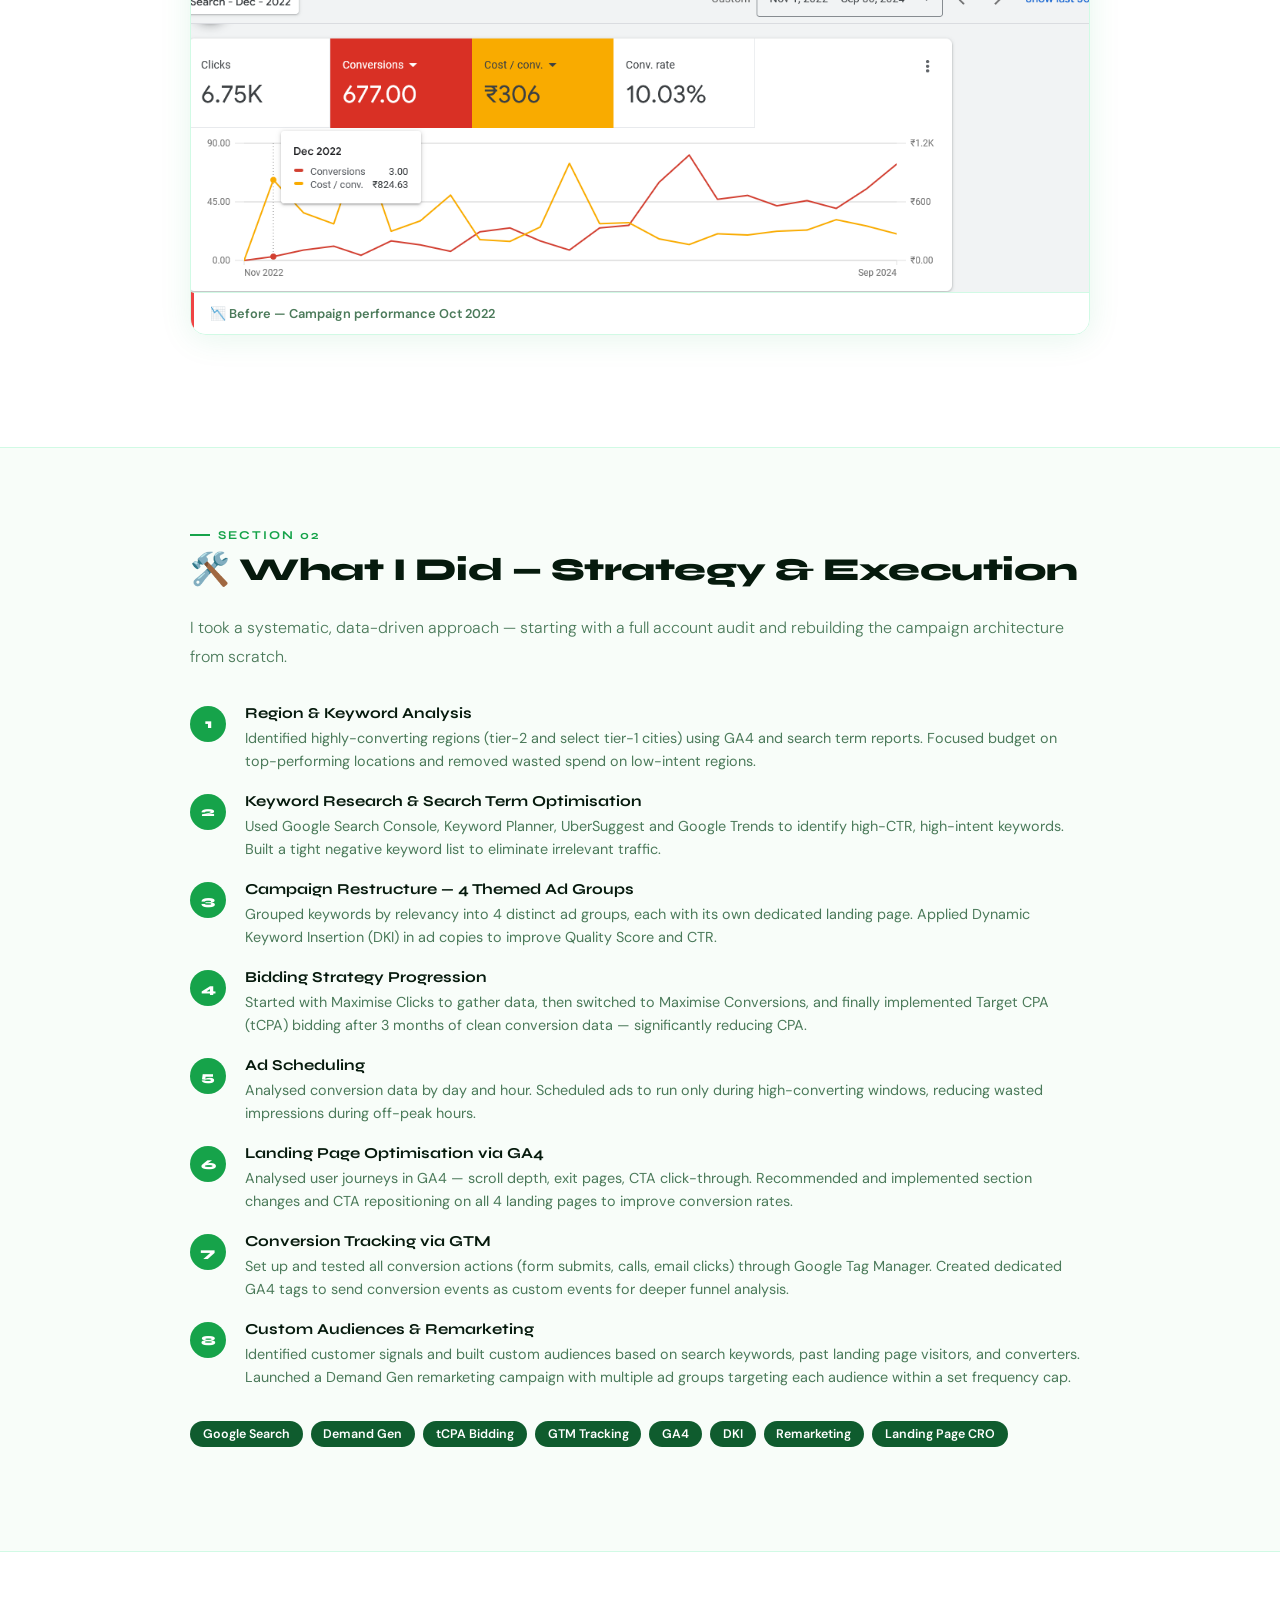
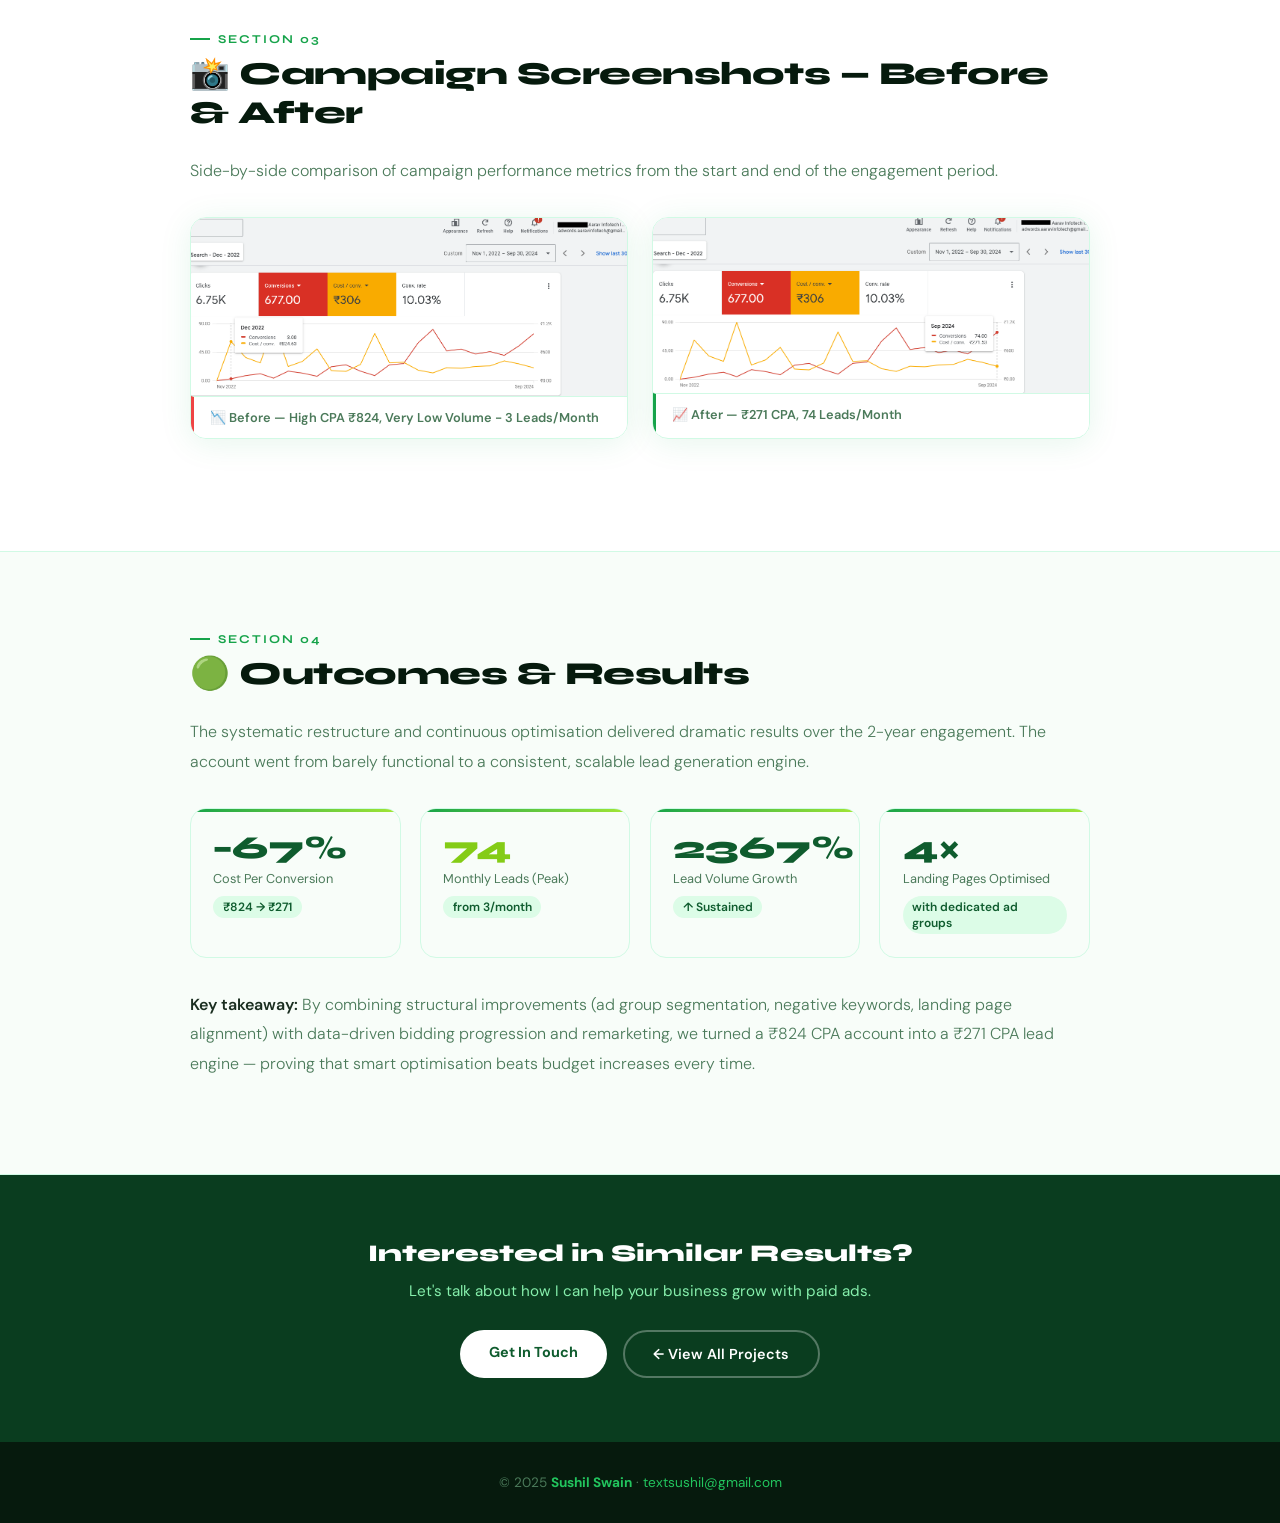
==== commit 552d1660: "Update aarav-infotech.html" ====
--- a/projects/aarav-infotech.html
+++ b/projects/aarav-infotech.html
@@ -231,7 +231,7 @@
     <div class="screenshots-grid">
       <div class="screenshot-box">
         <img src="images/Aarav before Search campaign Oct 2022 to Sept 2024 start.png" alt="Aarav Infotech before campaign">
-        <div class="screenshot-label before">📉 Before — High CPA ₹824, 3 Leads/Month</div>
+        <div class="screenshot-label before">📉 Before — High CPA ₹824, Very Low Volume - 3 Leads/Month</div>
       </div>
       <div class="screenshot-box">
         <img src="images/Aarav after Search campaign Oct 2022 to Sept 2024 end.png" alt="Aarav Infotech after campaign">
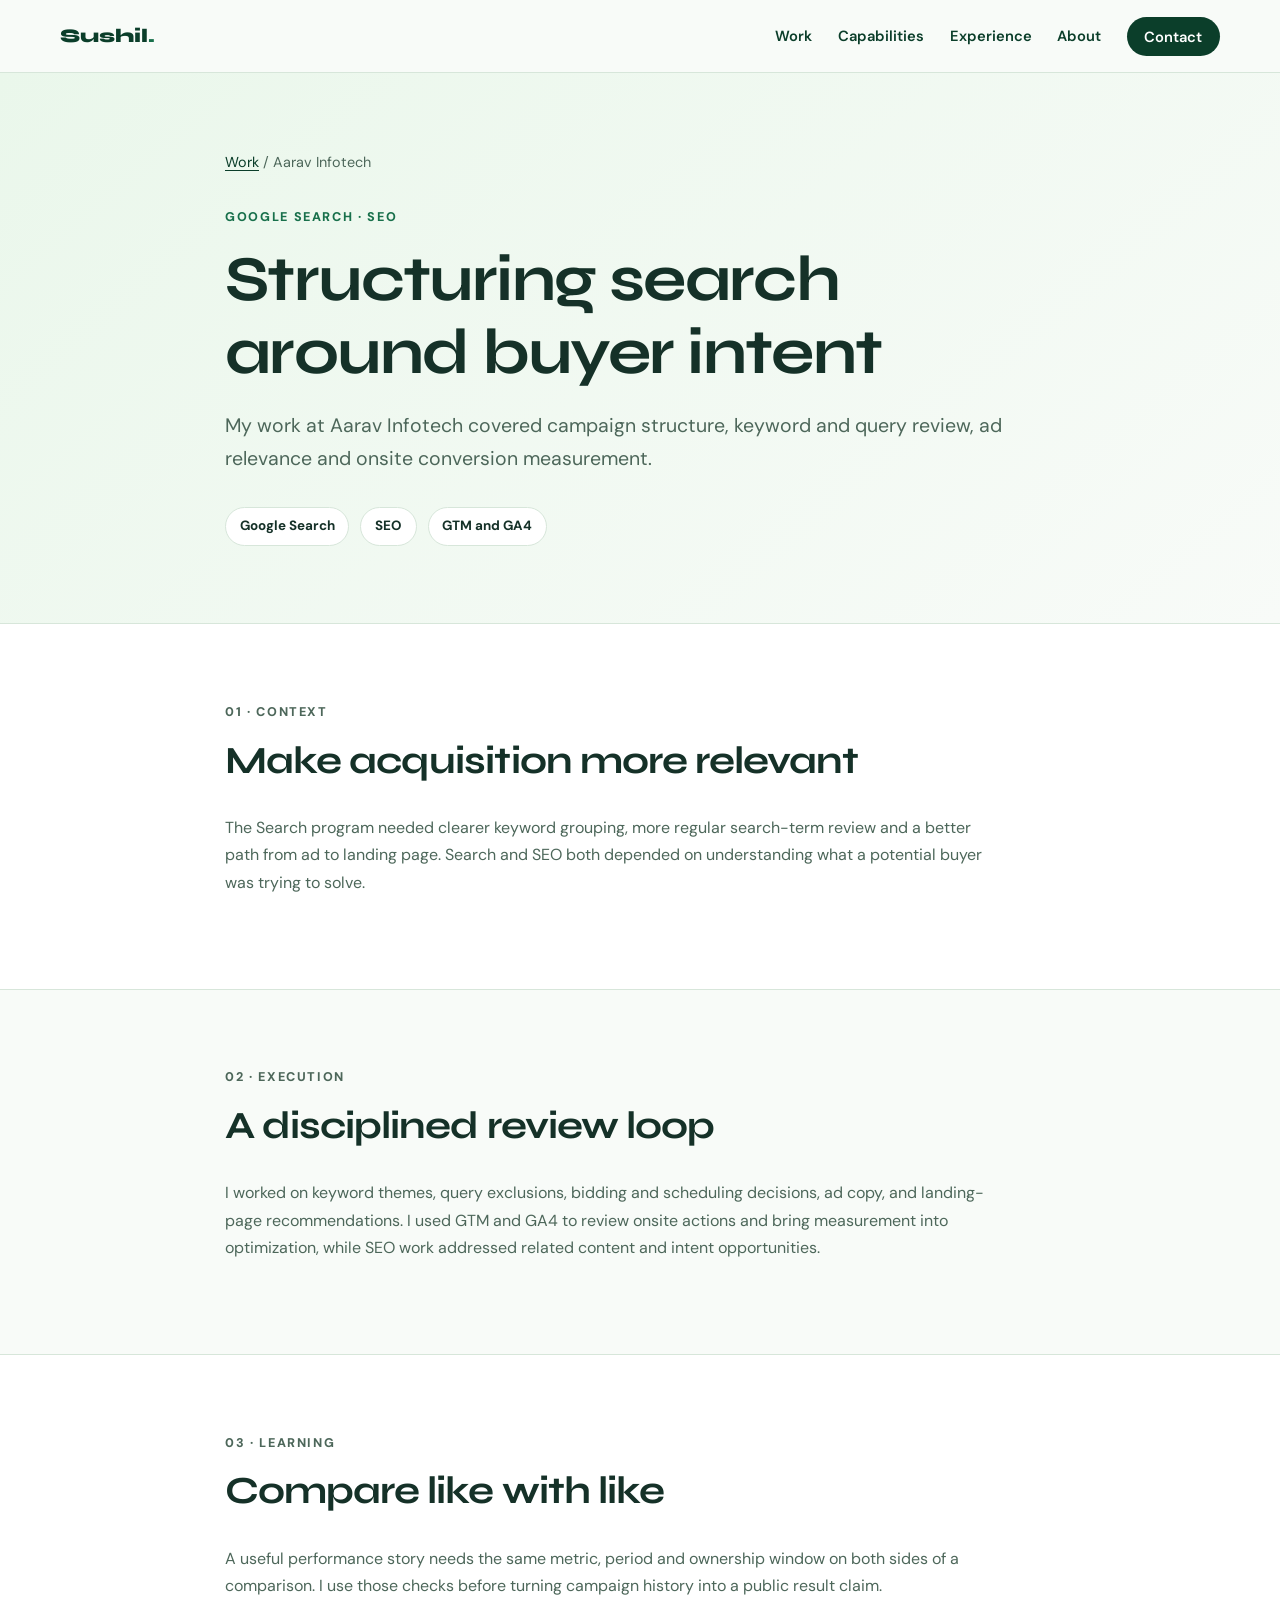
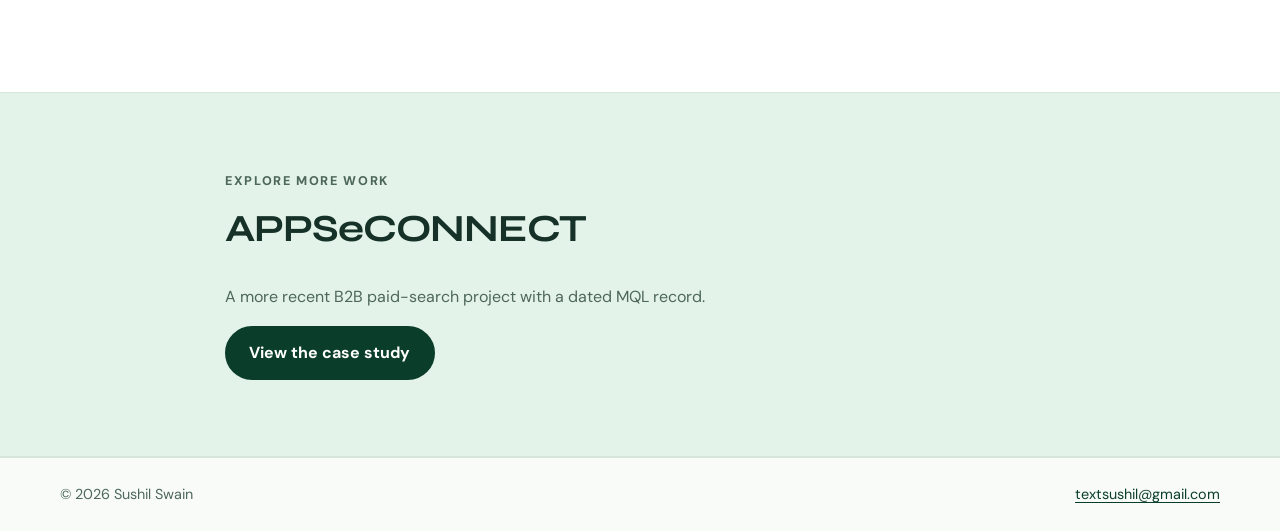
==== commit c7aa9c66: "Publish portfolio V2 case studies and growth homepage" ====
--- a/projects/aarav-infotech.html
+++ b/projects/aarav-infotech.html
@@ -1,284 +1,31 @@
-<!DOCTYPE html>
+<!doctype html>
 <html lang="en">
 <head>
-<meta charset="UTF-8">
-<meta name="viewport" content="width=device-width, initial-scale=1.0">
-<title>Aarav Infotech Case Study — Sushil Swain</title>
-<link rel="preconnect" href="https://fonts.googleapis.com">
-<link href="https://fonts.googleapis.com/css2?family=Syne:wght@400;600;700;800&family=DM+Sans:ital,wght@0,300;0,400;0,500;1,300&display=swap" rel="stylesheet">
-<style>
-  :root{--g1:#0a3d1f;--g2:#0f5c2e;--g3:#16a34a;--g4:#22c55e;--g5:#86efac;--g6:#dcfce7;--lime:#a3e635;--lime-dark:#84cc16;--white:#ffffff;--off:#f8fdf9;--dark:#061a0d;--text:#1a2e20;--muted:#4b7a5a;--border:#d1fae5;--shadow:0 4px 32px rgba(22,163,74,0.10);--shadow-lg:0 12px 48px rgba(22,163,74,0.18);}
-  *,*::before,*::after{box-sizing:border-box;margin:0;padding:0;}
-  html{scroll-behavior:smooth;}
-  body{font-family:'DM Sans',sans-serif;background:var(--off);color:var(--text);overflow-x:hidden;}
-  h1,h2,h3,h4{font-family:'Syne',sans-serif;}
-
-  nav{position:fixed;top:0;left:0;right:0;z-index:100;display:flex;align-items:center;justify-content:space-between;padding:1rem 6%;background:rgba(248,253,249,0.9);backdrop-filter:blur(12px);border-bottom:1px solid var(--border);}
-  .nav-logo{font-family:'Syne',sans-serif;font-weight:800;font-size:1.2rem;color:var(--g1);text-decoration:none;}
-  .nav-logo span{color:var(--g3);}
-  .nav-back{display:inline-flex;align-items:center;gap:0.5rem;color:var(--muted);text-decoration:none;font-size:0.9rem;font-weight:500;transition:color 0.2s;}
-  .nav-back:hover{color:var(--g3);}
-  .nav-cta{background:var(--g3);color:var(--white);padding:0.5rem 1.25rem;border-radius:100px;text-decoration:none;font-size:0.88rem;font-weight:600;}
-
-  /* HERO */
-  .cs-hero{padding:7rem 6% 4rem;background:linear-gradient(135deg,#f0fdf4 0%,#dcfce7 40%,#f0fdf4 100%);position:relative;overflow:hidden;}
-  .cs-hero::before{content:'';position:absolute;width:500px;height:500px;border-radius:50%;background:radial-gradient(circle,rgba(34,197,94,0.15) 0%,transparent 70%);top:-150px;right:-100px;}
-  .cs-hero-inner{max-width:900px;margin:0 auto;position:relative;z-index:2;}
-  .cs-badge{display:inline-flex;align-items:center;gap:0.5rem;background:var(--white);border:1px solid var(--g5);padding:0.4rem 1rem;border-radius:100px;font-size:0.82rem;font-weight:600;color:var(--g2);margin-bottom:1.5rem;}
-  .cs-title{font-size:clamp(2rem,4vw,3.2rem);font-weight:800;line-height:1.1;color:var(--dark);letter-spacing:-1.5px;margin-bottom:1rem;}
-  .cs-title span{color:var(--g3);}
-  .cs-subtitle{font-size:1.05rem;color:var(--muted);line-height:1.7;max-width:680px;font-weight:300;margin-bottom:2.5rem;}
-  .cs-meta{display:flex;flex-wrap:wrap;gap:1rem;}
-  .cs-meta-item{background:var(--white);border:1px solid var(--border);border-radius:12px;padding:0.7rem 1.2rem;display:flex;align-items:center;gap:0.5rem;font-size:0.85rem;}
-  .cs-meta-item strong{color:var(--dark);font-weight:600;}
-  .cs-meta-item span{color:var(--muted);}
-
-  /* RESULTS BAR */
-  .results-bar{background:var(--g1);padding:2.5rem 6%;}
-  .results-bar-inner{max-width:900px;margin:0 auto;display:grid;grid-template-columns:repeat(auto-fit,minmax(160px,1fr));gap:2rem;}
-  .rstat{text-align:center;}
-  .rstat-num{font-family:'Syne',sans-serif;font-size:2.2rem;font-weight:800;color:var(--lime);line-height:1;}
-  .rstat-label{font-size:0.8rem;color:var(--g5);margin-top:0.4rem;}
-
-  /* SECTIONS */
-  .cs-section{padding:5rem 6%;border-bottom:1px solid var(--border);}
-  .cs-section:nth-child(even){background:var(--white);}
-  .cs-section-inner{max-width:900px;margin:0 auto;}
-  .cs-section-num{font-family:'Syne',sans-serif;font-size:0.75rem;font-weight:700;color:var(--g3);text-transform:uppercase;letter-spacing:2px;margin-bottom:0.5rem;display:flex;align-items:center;gap:0.5rem;}
-  .cs-section-num::before{content:'';width:20px;height:2px;background:var(--g3);}
-  .cs-section-title{font-size:clamp(1.5rem,2.5vw,2rem);font-weight:800;color:var(--dark);letter-spacing:-0.5px;margin-bottom:1.5rem;}
-  .cs-body{font-size:1rem;color:var(--muted);line-height:1.85;font-weight:300;}
-  .cs-body p{margin-bottom:1rem;}
-  .cs-body strong{color:var(--text);font-weight:600;}
-
-  /* PROBLEM STATS */
-  .problem-grid{display:grid;grid-template-columns:1fr 1fr;gap:1.5rem;margin:2rem 0;}
-  .problem-card{background:var(--off);border:1px solid var(--border);border-radius:16px;padding:1.5rem;}
-  .problem-card.bad{border-color:#fecaca;background:#fff5f5;}
-  .problem-val{font-family:'Syne',sans-serif;font-size:1.8rem;font-weight:800;color:#ef4444;line-height:1;}
-  .problem-card.bad .problem-val{color:#dc2626;}
-  .problem-label{font-size:0.82rem;color:var(--muted);margin-top:0.3rem;}
-
-  /* WHAT I DID — STEPS */
-  .steps{display:flex;flex-direction:column;gap:1.2rem;margin:2rem 0;}
-  .step{display:flex;gap:1.2rem;align-items:flex-start;}
-  .step-num{min-width:36px;height:36px;border-radius:50%;background:var(--g3);color:var(--white);font-family:'Syne',sans-serif;font-weight:800;font-size:0.85rem;display:grid;place-items:center;flex-shrink:0;margin-top:2px;}
-  .step-content strong{font-family:'Syne',sans-serif;font-size:0.95rem;font-weight:700;color:var(--dark);display:block;margin-bottom:0.3rem;}
-  .step-content p{font-size:0.9rem;color:var(--muted);line-height:1.6;}
-
-  /* TAGS */
-  .tag-row{display:flex;flex-wrap:wrap;gap:0.5rem;margin:1.5rem 0;}
-  .tag{font-size:0.78rem;font-weight:600;background:var(--g6);color:var(--g2);padding:0.3rem 0.8rem;border-radius:100px;}
-  .tag.dark{background:var(--g2);color:var(--white);}
-
-  /* SCREENSHOTS */
-  .screenshots-grid{display:grid;grid-template-columns:1fr 1fr;gap:1.5rem;margin:2rem 0;}
-  .screenshot-box{border-radius:16px;overflow:hidden;border:1px solid var(--border);box-shadow:var(--shadow);}
-  .screenshot-box img{width:100%;height:auto;display:block;}
-  .screenshot-label{padding:0.75rem 1rem;background:var(--white);font-size:0.8rem;font-weight:600;color:var(--muted);border-top:1px solid var(--border);display:flex;align-items:center;gap:0.4rem;}
-  .screenshot-label.before{border-left:3px solid #ef4444;}
-  .screenshot-label.after{border-left:3px solid var(--g3);}
-  .screenshot-placeholder{background:linear-gradient(135deg,var(--g6),#f0fdf4);min-height:200px;display:flex;flex-direction:column;align-items:center;justify-content:center;gap:0.5rem;color:var(--muted);padding:2rem;text-align:center;}
-  .screenshot-placeholder .icon{font-size:2rem;}
-  .screenshot-placeholder p{font-size:0.82rem;line-height:1.5;}
-  .screenshot-placeholder strong{color:var(--g3);}
-
-  /* OUTCOMES */
-  .outcomes-grid{display:grid;grid-template-columns:repeat(auto-fit,minmax(180px,1fr));gap:1.2rem;margin:2rem 0;}
-  .outcome-card{background:var(--off);border:1px solid var(--border);border-radius:16px;padding:1.4rem;position:relative;overflow:hidden;}
-  .outcome-card::before{content:'';position:absolute;top:0;left:0;right:0;height:3px;background:linear-gradient(90deg,var(--g3),var(--lime));}
-  .outcome-val{font-family:'Syne',sans-serif;font-size:2rem;font-weight:800;color:var(--g2);line-height:1;}
-  .outcome-val.lime{color:var(--lime-dark);}
-  .outcome-label{font-size:0.8rem;color:var(--muted);margin-top:0.4rem;line-height:1.4;}
-  .outcome-change{display:inline-flex;align-items:center;gap:0.3rem;font-size:0.75rem;font-weight:600;background:var(--g6);color:var(--g2);padding:0.2rem 0.6rem;border-radius:100px;margin-top:0.5rem;}
-
-  /* BACK CTA */
-  .back-cta{padding:4rem 6%;background:var(--g1);text-align:center;}
-  .back-cta h3{font-size:1.5rem;font-weight:800;color:var(--white);margin-bottom:0.8rem;}
-  .back-cta p{color:var(--g5);margin-bottom:1.8rem;font-size:0.95rem;}
-  .back-cta-btns{display:flex;gap:1rem;justify-content:center;flex-wrap:wrap;}
-  .btn-white{background:var(--white);color:var(--g2);padding:0.8rem 1.8rem;border-radius:100px;text-decoration:none;font-weight:700;font-size:0.9rem;transition:transform 0.2s;}
-  .btn-white:hover{transform:translateY(-2px);}
-  .btn-outline-white{background:transparent;color:var(--white);border:2px solid rgba(255,255,255,0.3);padding:0.8rem 1.8rem;border-radius:100px;text-decoration:none;font-weight:600;font-size:0.9rem;transition:border-color 0.2s,transform 0.2s;}
-  .btn-outline-white:hover{border-color:var(--g4);transform:translateY(-2px);}
-
-  footer{background:var(--dark);color:var(--muted);text-align:center;padding:2rem 6%;font-size:0.85rem;}
-  footer strong{color:var(--g4);}
-  footer a{color:var(--g4);text-decoration:none;}
-
-  .reveal{opacity:0;transform:translateY(24px);transition:opacity 0.6s ease,transform 0.6s ease;}
-  .reveal.visible{opacity:1;transform:translateY(0);}
-
-  @media(max-width:700px){
-    .problem-grid,.screenshots-grid{grid-template-columns:1fr;}
-    .cs-meta{flex-direction:column;}
-  }
-</style>
+  <meta charset="utf-8">
+  <meta name="viewport" content="width=device-width, initial-scale=1">
+  <title>Aarav Infotech — Sushil Swain</title>
+  <meta name="description" content="Search campaign and SEO work across intent, structure, ad relevance and conversion measurement.">
+  <link rel="canonical" href="https://sushilswain.github.io/projects/aarav-infotech.html">
+  <meta property="og:type" content="article">
+  <meta property="og:title" content="Aarav Infotech — Sushil Swain">
+  <meta property="og:description" content="Search campaign and SEO work across intent, structure, ad relevance and conversion measurement.">
+  <meta property="og:url" content="https://sushilswain.github.io/projects/aarav-infotech.html">
+  <link rel="preconnect" href="https://fonts.googleapis.com">
+  <link rel="preconnect" href="https://fonts.gstatic.com" crossorigin>
+  <link href="https://fonts.googleapis.com/css2?family=DM+Sans:wght@400;500;600;700;800&family=Syne:wght@600;700;800&display=swap" rel="stylesheet">
+  <link rel="stylesheet" href="../assets/css/site.css">
+  <script src="../assets/js/site.js" defer></script>
 </head>
 <body>
-
-<nav>
-  <a class="nav-logo" href="../index.html">Sushil<span>.</span></a>
-  <a class="nav-back" href="../index.html">← Back to Portfolio</a>
-  <a href="../index.html#contact" class="nav-cta">Hire Me</a>
-</nav>
-
-<!-- HERO -->
-<div class="cs-hero">
-  <div class="cs-hero-inner">
-    <div class="cs-badge">🏢 Case Study · B2B Service · Google Ads</div>
-    <h1 class="cs-title">Aarav Infotech India Pvt Ltd —<br><span>67% CPA Drop & 2367% Lead Growth</span></h1>
-    <p class="cs-subtitle">How I transformed a nearly dead Google Ads account generating 3 leads/month into a high-performing lead machine delivering 74 qualified leads/month — while cutting cost per conversion by 67%.</p>
-    <div class="cs-meta">
-      <div class="cs-meta-item">🏢 <strong>Client:</strong> <span>Aarav Infotech India Pvt Ltd</span></div>
-      <div class="cs-meta-item">🎯 <strong>Goal:</strong> <span>Generate leads for website services</span></div>
-      <div class="cs-meta-item">📍 <strong>Target:</strong> <span>Pan India</span></div>
-      <div class="cs-meta-item">📢 <strong>Platform:</strong> <span>Google Ads</span></div>
-      <div class="cs-meta-item">⏱️ <strong>Duration:</strong> <span>Oct 2022 – Sept 2024</span></div>
-    </div>
-  </div>
-</div>
-
-<!-- RESULTS BAR -->
-<div class="results-bar">
-  <div class="results-bar-inner">
-    <div class="rstat"><div class="rstat-num">−67%</div><div class="rstat-label">Cost Per Conversion<br>₹824 → ₹271</div></div>
-    <div class="rstat"><div class="rstat-num">2367%</div><div class="rstat-label">Lead Volume Growth<br>3 → 74/month</div></div>
-    <div class="rstat"><div class="rstat-num">4</div><div class="rstat-label">Optimised Ad Groups<br>with landing pages</div></div>
-    <div class="rstat"><div class="rstat-num">tCPA</div><div class="rstat-label">Bidding Implemented<br>after 3-month data</div></div>
-  </div>
-</div>
-
-<!-- SECTION 1: BEFORE -->
-<div class="cs-section">
-  <div class="cs-section-inner reveal">
-    <div class="cs-section-num">Section 01</div>
-    <h2 class="cs-section-title">🔴 The Situation Before I Stepped In</h2>
-    <div class="cs-body">
-      <p>When I took over the Aarav Infotech Google Ads account, it was generating just <strong>3 leads per month</strong> at a cost per conversion of <strong>₹824</strong>. The account was essentially on life support — burning budget with almost no measurable return.</p>
-      <p>The existing campaign was a single broad search campaign with no proper ad group structure, no audience segmentation, and no conversion tracking in place. Budget was being spent on irrelevant search terms, and there was no visibility into which regions, keywords, or landing pages were actually driving results.</p>
-    </div>
-    <div class="problem-grid">
-      <div class="problem-card bad"><div class="problem-val">₹824</div><div class="problem-label">Cost Per Conversion (CPC)</div></div>
-      <div class="problem-card bad"><div class="problem-val">3/mo</div><div class="problem-label">Leads Generated Per Month</div></div>
-      <div class="problem-card"><div class="problem-val" style="color:var(--muted);">None</div><div class="problem-label">Audience Segmentation</div></div>
-      <div class="problem-card"><div class="problem-val" style="color:var(--muted);">Broad</div><div class="problem-label">Single Campaign, No Structure</div></div>
-    </div>
-    <div class="cs-section-title" style="font-size:1.1rem;margin-top:2rem;margin-bottom:1rem;">Before Screenshot</div>
-    <div class="screenshots-grid" style="grid-template-columns:1fr;">
-      <div class="screenshot-box">
-        <img src="images/Aarav before Search campaign Oct 2022 to Sept 2024 start.png" alt="Aarav Infotech before campaign">
-        <div class="screenshot-label before">📉 Before — Campaign performance Oct 2022</div>
-      </div>
-    </div>
-  </div>
-</div>
-
-<!-- SECTION 2: WHAT I DID -->
-<div class="cs-section">
-  <div class="cs-section-inner reveal">
-    <div class="cs-section-num">Section 02</div>
-    <h2 class="cs-section-title">🛠️ What I Did — Strategy & Execution</h2>
-    <div class="cs-body">
-      <p>I took a systematic, data-driven approach — starting with a full account audit and rebuilding the campaign architecture from scratch.</p>
-    </div>
-    <div class="steps">
-      <div class="step">
-        <div class="step-num">1</div>
-        <div class="step-content"><strong>Region & Keyword Analysis</strong><p>Identified highly-converting regions (tier-2 and select tier-1 cities) using GA4 and search term reports. Focused budget on top-performing locations and removed wasted spend on low-intent regions.</p></div>
-      </div>
-      <div class="step">
-        <div class="step-num">2</div>
-        <div class="step-content"><strong>Keyword Research & Search Term Optimisation</strong><p>Used Google Search Console, Keyword Planner, UberSuggest and Google Trends to identify high-CTR, high-intent keywords. Built a tight negative keyword list to eliminate irrelevant traffic.</p></div>
-      </div>
-      <div class="step">
-        <div class="step-num">3</div>
-        <div class="step-content"><strong>Campaign Restructure — 4 Themed Ad Groups</strong><p>Grouped keywords by relevancy into 4 distinct ad groups, each with its own dedicated landing page. Applied Dynamic Keyword Insertion (DKI) in ad copies to improve Quality Score and CTR.</p></div>
-      </div>
-      <div class="step">
-        <div class="step-num">4</div>
-        <div class="step-content"><strong>Bidding Strategy Progression</strong><p>Started with Maximise Clicks to gather data, then switched to Maximise Conversions, and finally implemented Target CPA (tCPA) bidding after 3 months of clean conversion data — significantly reducing CPA.</p></div>
-      </div>
-      <div class="step">
-        <div class="step-num">5</div>
-        <div class="step-content"><strong>Ad Scheduling</strong><p>Analysed conversion data by day and hour. Scheduled ads to run only during high-converting windows, reducing wasted impressions during off-peak hours.</p></div>
-      </div>
-      <div class="step">
-        <div class="step-num">6</div>
-        <div class="step-content"><strong>Landing Page Optimisation via GA4</strong><p>Analysed user journeys in GA4 — scroll depth, exit pages, CTA click-through. Recommended and implemented section changes and CTA repositioning on all 4 landing pages to improve conversion rates.</p></div>
-      </div>
-      <div class="step">
-        <div class="step-num">7</div>
-        <div class="step-content"><strong>Conversion Tracking via GTM</strong><p>Set up and tested all conversion actions (form submits, calls, email clicks) through Google Tag Manager. Created dedicated GA4 tags to send conversion events as custom events for deeper funnel analysis.</p></div>
-      </div>
-      <div class="step">
-        <div class="step-num">8</div>
-        <div class="step-content"><strong>Custom Audiences & Remarketing</strong><p>Identified customer signals and built custom audiences based on search keywords, past landing page visitors, and converters. Launched a Demand Gen remarketing campaign with multiple ad groups targeting each audience within a set frequency cap.</p></div>
-      </div>
-    </div>
-    <div class="tag-row">
-      <span class="tag dark">Google Search</span><span class="tag dark">Demand Gen</span><span class="tag dark">tCPA Bidding</span><span class="tag dark">GTM Tracking</span><span class="tag dark">GA4</span><span class="tag dark">DKI</span><span class="tag dark">Remarketing</span><span class="tag dark">Landing Page CRO</span>
-    </div>
-  </div>
-</div>
-
-<!-- SECTION 3: SCREENSHOTS -->
-<div class="cs-section">
-  <div class="cs-section-inner reveal">
-    <div class="cs-section-num">Section 03</div>
-    <h2 class="cs-section-title">📸 Campaign Screenshots — Before & After</h2>
-    <div class="cs-body"><p>Side-by-side comparison of campaign performance metrics from the start and end of the engagement period.</p></div>
-    <div class="screenshots-grid">
-      <div class="screenshot-box">
-        <img src="images/Aarav before Search campaign Oct 2022 to Sept 2024 start.png" alt="Aarav Infotech before campaign">
-        <div class="screenshot-label before">📉 Before — High CPA ₹824, Very Low Volume - 3 Leads/Month</div>
-      </div>
-      <div class="screenshot-box">
-        <img src="images/Aarav after Search campaign Oct 2022 to Sept 2024 end.png" alt="Aarav Infotech after campaign">
-        <div class="screenshot-label after">📈 After — ₹271 CPA, 74 Leads/Month</div>
-      </div>
-    </div>
-  </div>
-</div>
-
-<!-- SECTION 4: OUTCOMES -->
-<div class="cs-section">
-  <div class="cs-section-inner reveal">
-    <div class="cs-section-num">Section 04</div>
-    <h2 class="cs-section-title">🟢 Outcomes & Results</h2>
-    <div class="cs-body">
-      <p>The systematic restructure and continuous optimisation delivered dramatic results over the 2-year engagement. The account went from barely functional to a consistent, scalable lead generation engine.</p>
-    </div>
-    <div class="outcomes-grid">
-      <div class="outcome-card"><div class="outcome-val">−67%</div><div class="outcome-label">Cost Per Conversion</div><div class="outcome-change">₹824 → ₹271</div></div>
-      <div class="outcome-card"><div class="outcome-val lime">74</div><div class="outcome-label">Monthly Leads (Peak)</div><div class="outcome-change">from 3/month</div></div>
-      <div class="outcome-card"><div class="outcome-val">2367%</div><div class="outcome-label">Lead Volume Growth</div><div class="outcome-change">↑ Sustained</div></div>
-      <div class="outcome-card"><div class="outcome-val">4×</div><div class="outcome-label">Landing Pages Optimised</div><div class="outcome-change">with dedicated ad groups</div></div>
-    </div>
-    <div class="cs-body" style="margin-top:1.5rem;">
-      <p><strong>Key takeaway:</strong> By combining structural improvements (ad group segmentation, negative keywords, landing page alignment) with data-driven bidding progression and remarketing, we turned a ₹824 CPA account into a ₹271 CPA lead engine — proving that smart optimisation beats budget increases every time.</p>
-    </div>
-  </div>
-</div>
-
-<!-- BACK CTA -->
-<div class="back-cta">
-  <h3>Interested in Similar Results?</h3>
-  <p>Let's talk about how I can help your business grow with paid ads.</p>
-  <div class="back-cta-btns">
-    <a href="../index.html#contact" class="btn-white">Get In Touch</a>
-    <a href="../index.html#work" class="btn-outline-white">← View All Projects</a>
-  </div>
-</div>
-
-<footer>
-  <p>© 2025 <strong>Sushil Swain</strong> · <a href="mailto:textsushil@gmail.com">textsushil@gmail.com</a></p>
-</footer>
-
-<script>
-  const reveals=document.querySelectorAll('.reveal');
-  const obs=new IntersectionObserver((e)=>{e.forEach((r,i)=>{if(r.isIntersecting){setTimeout(()=>r.target.classList.add('visible'),i*100);obs.unobserve(r.target);}});},{threshold:0.1});
-  reveals.forEach(r=>obs.observe(r));
-</script>
+  <a class="skip-link" href="#main">Skip to content</a>
+  <header class="site-header"><nav class="header-inner wrap" aria-label="Main navigation"><a class="brand" href="/" aria-label="Sushil Swain home">Sushil<span>.</span></a><button class="menu-button" type="button" aria-expanded="false" aria-controls="nav-list">Menu</button><ul class="nav-list" id="nav-list"><li><a href="/index.html#work">Work</a></li><li><a href="/index.html#capabilities">Capabilities</a></li><li><a href="/index.html#experience">Experience</a></li><li><a href="/index.html#about">About</a></li><li><a class="nav-contact" href="/index.html#contact">Contact</a></li></ul></nav></header>
+  <main id="main">
+    <section class="case-hero"><div class="narrow"><nav class="breadcrumb" aria-label="Breadcrumb"><a href="/index.html#work">Work</a> / Aarav Infotech</nav><p class="eyebrow">Google Search · SEO</p><h1>Structuring search around buyer intent</h1><p class="lede">My work at Aarav Infotech covered campaign structure, keyword and query review, ad relevance and onsite conversion measurement.</p><ul class="meta-list"><li>Google Search</li><li>SEO</li><li>GTM and GA4</li></ul></div></section>
+    <section class="case-section" aria-labelledby="section-1"><div class="narrow"><p class="eyebrow">01 · Context</p><h2 id="section-1">Make acquisition more relevant</h2><p>The Search program needed clearer keyword grouping, more regular search-term review and a better path from ad to landing page. Search and SEO both depended on understanding what a potential buyer was trying to solve.</p></div></section>
+    <section class="case-section" aria-labelledby="section-2"><div class="narrow"><p class="eyebrow">02 · Execution</p><h2 id="section-2">A disciplined review loop</h2><p>I worked on keyword themes, query exclusions, bidding and scheduling decisions, ad copy, and landing-page recommendations. I used GTM and GA4 to review onsite actions and bring measurement into optimization, while SEO work addressed related content and intent opportunities.</p></div></section>
+    <section class="case-section" aria-labelledby="section-3"><div class="narrow"><p class="eyebrow">03 · Learning</p><h2 id="section-3">Compare like with like</h2><p>A useful performance story needs the same metric, period and ownership window on both sides of a comparison. I use those checks before turning campaign history into a public result claim.</p></div></section>
+    <section class="case-section next-case"><div class="narrow"><p class="eyebrow">Explore more work</p><h2>APPSeCONNECT</h2><p>A more recent B2B paid-search project with a dated MQL record.</p><a class="button primary" href="appseconnect.html">View the case study</a></div></section>
+  </main>
+  <footer class="site-footer"><div class="wrap footer-inner"><span>© 2026 Sushil Swain</span><a href="mailto:textsushil@gmail.com">textsushil@gmail.com</a></div></footer>
 </body>
 </html>
--- a/assets/css/site.css
+++ b/assets/css/site.css
@@ -0,0 +1,152 @@
+:root {
+  --ink: #153128;
+  --muted: #4d675a;
+  --deep: #0b3e2a;
+  --green: #18704b;
+  --green-light: #e4f3e9;
+  --lime: #b7e57d;
+  --paper: #f8fbf8;
+  --white: #fff;
+  --line: #d7e6da;
+  --shadow: 0 18px 50px rgba(14, 72, 43, .09);
+}
+
+*, *::before, *::after { box-sizing: border-box; }
+html { scroll-behavior: smooth; }
+body { margin: 0; background: var(--paper); color: var(--ink); font: 400 1rem/1.7 'DM Sans', Arial, sans-serif; }
+img { max-width: 100%; height: auto; }
+.visually-hidden { position: absolute; width: 1px; height: 1px; padding: 0; margin: -1px; overflow: hidden; clip: rect(0,0,0,0); white-space: nowrap; border: 0; }
+a { color: var(--deep); text-underline-offset: .18em; }
+a:hover { color: var(--green); }
+:focus-visible { outline: 3px solid #568d1e; outline-offset: 3px; }
+h1, h2, h3, h4 { font-family: 'Syne', Arial, sans-serif; line-height: 1.14; letter-spacing: -.025em; }
+h1, h2, h3, p { margin-top: 0; }
+p { max-width: 70ch; }
+.wrap { width: min(1160px, calc(100% - 3rem)); margin-inline: auto; }
+.narrow { width: min(830px, calc(100% - 3rem)); margin-inline: auto; }
+.skip-link { position: absolute; left: 1rem; top: -5rem; padding: .7rem 1rem; background: var(--deep); color: white; z-index: 1000; }
+.skip-link:focus { top: 1rem; }
+
+.site-header { background: rgba(248, 251, 248, .97); border-bottom: 1px solid var(--line); position: sticky; top: 0; z-index: 50; }
+.header-inner { display: flex; align-items: center; justify-content: space-between; min-height: 72px; gap: 2rem; }
+.brand { font-family: 'Syne', Arial, sans-serif; font-weight: 800; font-size: 1.2rem; color: var(--deep); text-decoration: none; white-space: nowrap; }
+.brand span { color: var(--green); }
+.nav-list { display: flex; align-items: center; gap: clamp(.7rem, 2vw, 2rem); list-style: none; margin: 0; padding: 0; }
+.nav-list a { text-decoration: none; font-weight: 600; font-size: .92rem; }
+.nav-list .nav-contact { background: var(--deep); color: white; border-radius: 100px; padding: .62rem 1.1rem; }
+.nav-list .nav-contact:hover { background: var(--green); }
+.menu-button { display: none; background: none; color: var(--deep); border: 1px solid var(--line); border-radius: 8px; padding: .55rem .75rem; font: inherit; font-weight: 700; }
+
+.eyebrow { color: var(--green); font-size: .79rem; font-weight: 800; letter-spacing: .13em; text-transform: uppercase; margin-bottom: 1rem; }
+.lede { color: var(--muted); font-size: clamp(1.06rem, 1.6vw, 1.22rem); line-height: 1.7; }
+.button { display: inline-flex; align-items: center; justify-content: center; min-height: 47px; padding: .7rem 1.4rem; border: 2px solid var(--deep); border-radius: 100px; font-weight: 700; text-decoration: none; transition: transform .16s, background .16s; }
+.button:hover { transform: translateY(-2px); }
+.button.primary { background: var(--deep); color: white; }
+.button.primary:hover { background: var(--green); border-color: var(--green); color: white; }
+.button.secondary { color: var(--deep); background: transparent; }
+.button.secondary:hover { background: var(--green-light); }
+.button-row { display: flex; flex-wrap: wrap; gap: .75rem; margin-top: 2rem; }
+
+.hero { padding: clamp(5rem, 8vw, 8rem) 0; background: radial-gradient(circle at 80% 20%, #d8f0da, transparent 35%), linear-gradient(140deg, #effaf0, #f8fbf8); border-bottom: 1px solid var(--line); }
+.hero-grid { display: grid; grid-template-columns: minmax(0, 1.25fr) minmax(280px, .75fr); gap: clamp(2rem, 6vw, 6rem); align-items: center; }
+.hero h1 { font-size: clamp(2.65rem, 5.6vw, 5.35rem); max-width: 13ch; margin-bottom: 1.3rem; }
+.hero h1 em { color: var(--green); font-style: normal; }
+.hero .lede { max-width: 59ch; }
+.hero-panel { background: var(--deep); color: white; border-radius: 26px; padding: clamp(1.6rem, 3vw, 2.8rem); box-shadow: var(--shadow); }
+.hero-panel p { color: #d8eadc; }
+.hero-panel .panel-label { color: var(--lime); font-size: .78rem; font-weight: 800; letter-spacing: .12em; text-transform: uppercase; }
+.hero-panel h2 { font-size: 1.65rem; margin: 1rem 0; }
+.hero-panel ol { padding-left: 1.3rem; margin-bottom: 0; }
+.hero-panel li { padding: .45rem 0; border-bottom: 1px solid rgba(255,255,255,.18); font-weight: 600; }
+.hero-panel li:last-child { border: 0; }
+.proof-strip { background: white; border-bottom: 1px solid var(--line); }
+.proof-strip .wrap { display: flex; flex-wrap: wrap; gap: .8rem 2.2rem; padding-block: 1.2rem; }
+.proof-strip span { color: var(--deep); font-size: .88rem; font-weight: 700; }
+
+.section { padding: clamp(4rem, 7vw, 6.5rem) 0; }
+.section.alt { background: white; border-block: 1px solid var(--line); }
+.section-heading { max-width: 780px; margin-bottom: 2.4rem; }
+.section-heading h2 { font-size: clamp(2rem, 3.5vw, 3.2rem); margin-bottom: 1rem; }
+.section-heading p { color: var(--muted); font-size: 1.07rem; }
+.grid-4, .grid-3, .grid-2 { display: grid; gap: 1.2rem; }
+.grid-4 { grid-template-columns: repeat(4, minmax(0, 1fr)); }
+.grid-3 { grid-template-columns: repeat(3, minmax(0, 1fr)); }
+.grid-2 { grid-template-columns: repeat(2, minmax(0, 1fr)); }
+.card { padding: 1.65rem; border: 1px solid var(--line); border-radius: 18px; background: white; }
+.card h3 { font-size: 1.22rem; margin-bottom: .7rem; }
+.card p { color: var(--muted); margin-bottom: 0; }
+.card .step { color: var(--green); font-family: 'Syne', Arial, sans-serif; font-weight: 800; font-size: .86rem; }
+.project-card { display: flex; flex-direction: column; min-height: 280px; box-shadow: 0 8px 32px rgba(14,72,43,.04); }
+.project-card .category { color: var(--green); font-size: .78rem; letter-spacing: .08em; text-transform: uppercase; font-weight: 800; margin-bottom: .8rem; }
+.project-card h3 { font-size: 1.45rem; }
+.project-card a { margin-top: auto; padding-top: 1.4rem; font-weight: 800; }
+.project-card .status { margin-top: auto; padding-top: 1.4rem; color: var(--muted); font-size: .88rem; }
+.highlight { background: var(--deep); color: white; border-radius: 24px; padding: clamp(2rem, 5vw, 4rem); display: grid; grid-template-columns: minmax(180px, .5fr) 1fr; align-items: center; gap: 2rem; }
+.highlight strong { font: 800 clamp(3.5rem, 8vw, 6rem)/1 'Syne', Arial, sans-serif; color: var(--lime); display: block; }
+.highlight p { margin: 0; color: #d8eadc; }
+.highlight a { color: white; }
+.capability-list { display: flex; flex-wrap: wrap; gap: .7rem; }
+.capability-list span { background: var(--green-light); border: 1px solid var(--line); color: var(--deep); padding: .55rem .9rem; border-radius: 100px; font-weight: 700; font-size: .89rem; }
+.text-link { font-weight: 800; }
+.contact-section { background: var(--deep); color: white; }
+.contact-section h2 { font-size: clamp(2rem, 4vw, 3.5rem); }
+.contact-section p { color: #d8eadc; }
+.contact-section .button { background: white; color: var(--deep); border-color: white; }
+.contact-section .button:hover { background: var(--green-light); }
+.site-footer { padding: 1.5rem 0; border-top: 1px solid var(--line); font-size: .9rem; color: var(--muted); }
+.footer-inner { display: flex; justify-content: space-between; flex-wrap: wrap; gap: 1rem; }
+
+.case-hero { background: linear-gradient(140deg, #eaf7eb, #f8fbf8); border-bottom: 1px solid var(--line); padding: clamp(3.5rem, 6vw, 6rem) 0; }
+.breadcrumb { font-size: .9rem; margin-bottom: 2rem; color: var(--muted); }
+.case-hero h1 { font-size: clamp(2.4rem, 5vw, 4.4rem); max-width: 19ch; margin-bottom: 1.2rem; }
+.case-hero .lede { max-width: 70ch; }
+.meta-list { display: flex; gap: .7rem; flex-wrap: wrap; padding: 0; margin: 2rem 0 0; list-style: none; }
+.meta-list li { background: white; border: 1px solid var(--line); border-radius: 100px; padding: .45rem .85rem; font-size: .84rem; font-weight: 700; }
+.metric-band { background: var(--deep); color: white; padding: 2rem 0; }
+.metric-grid { display: grid; grid-template-columns: repeat(3, 1fr); gap: 1rem; }
+.metric strong { display: block; color: var(--lime); font: 800 clamp(1.8rem, 4vw, 3rem)/1.15 'Syne', Arial, sans-serif; }
+.metric span { display: block; color: #d8eadc; font-size: .88rem; margin-top: .45rem; }
+.case-section { padding: clamp(3.5rem, 6vw, 5.5rem) 0; border-bottom: 1px solid var(--line); }
+.case-section:nth-of-type(even) { background: white; }
+.case-section h2 { font-size: clamp(1.7rem, 3vw, 2.6rem); }
+.case-section h3 { font-size: 1.24rem; margin-top: 1.8rem; }
+.case-section p, .case-section li { color: var(--muted); }
+.case-section li { margin-bottom: .7rem; }
+.figure { margin: 2rem 0; padding: 1rem; border: 1px solid var(--line); border-radius: 18px; background: white; }
+.figure img { width: 100%; display: block; }
+.figure figcaption { color: var(--muted); font-size: .85rem; padding: .7rem .4rem 0; }
+.table-scroll { overflow-x: auto; margin: 1.5rem 0; }
+table { width: 100%; border-collapse: collapse; background: white; font-size: .95rem; }
+th, td { padding: .75rem .9rem; border-bottom: 1px solid var(--line); text-align: left; }
+th { background: var(--green-light); color: var(--deep); }
+td:last-child, th:last-child { text-align: right; }
+.flow { display: grid; grid-template-columns: repeat(4, 1fr); gap: .75rem; list-style: none; padding: 0; margin: 2rem 0; }
+.flow li { margin: 0; padding: 1.3rem; border-radius: 14px; background: var(--green-light); color: var(--deep); font-weight: 800; position: relative; }
+.flow li + li::before { content: '→'; position: absolute; left: -.65rem; top: 1.2rem; color: var(--green); font-size: 1.2rem; }
+.callout { border-left: 4px solid var(--green); background: var(--green-light); padding: 1.25rem 1.5rem; border-radius: 0 12px 12px 0; }
+.callout p { margin: 0; }
+.next-case { background: var(--green-light); }
+
+@media (max-width: 850px) {
+  .grid-4 { grid-template-columns: repeat(2, minmax(0,1fr)); }
+  .hero-grid { grid-template-columns: 1fr; }
+  .hero h1 { max-width: 17ch; }
+  .flow { grid-template-columns: repeat(2, 1fr); }
+  .flow li:nth-child(3)::before { display: none; }
+}
+@media (max-width: 640px) {
+  .wrap, .narrow { width: min(100% - 2rem, 1160px); }
+  .header-inner { min-height: 64px; }
+  .menu-button { display: block; }
+  .nav-list { display: none; position: absolute; top: 64px; left: 0; right: 0; background: var(--paper); border-bottom: 1px solid var(--line); padding: 1rem; flex-direction: column; align-items: stretch; gap: 0; }
+  .nav-list.open { display: flex; }
+  .nav-list li a { display: block; padding: .65rem; }
+  .nav-list .nav-contact { text-align: center; margin-top: .4rem; }
+  .grid-4, .grid-3, .grid-2, .metric-grid { grid-template-columns: 1fr; }
+  .highlight { grid-template-columns: 1fr; }
+  .metric-grid { gap: 1.5rem; }
+  .flow { grid-template-columns: 1fr; }
+  .flow li + li::before { display: none; }
+  .hero { padding: 4rem 0; }
+}
+@media (prefers-reduced-motion: reduce) { html { scroll-behavior: auto; } .button { transition: none; } }
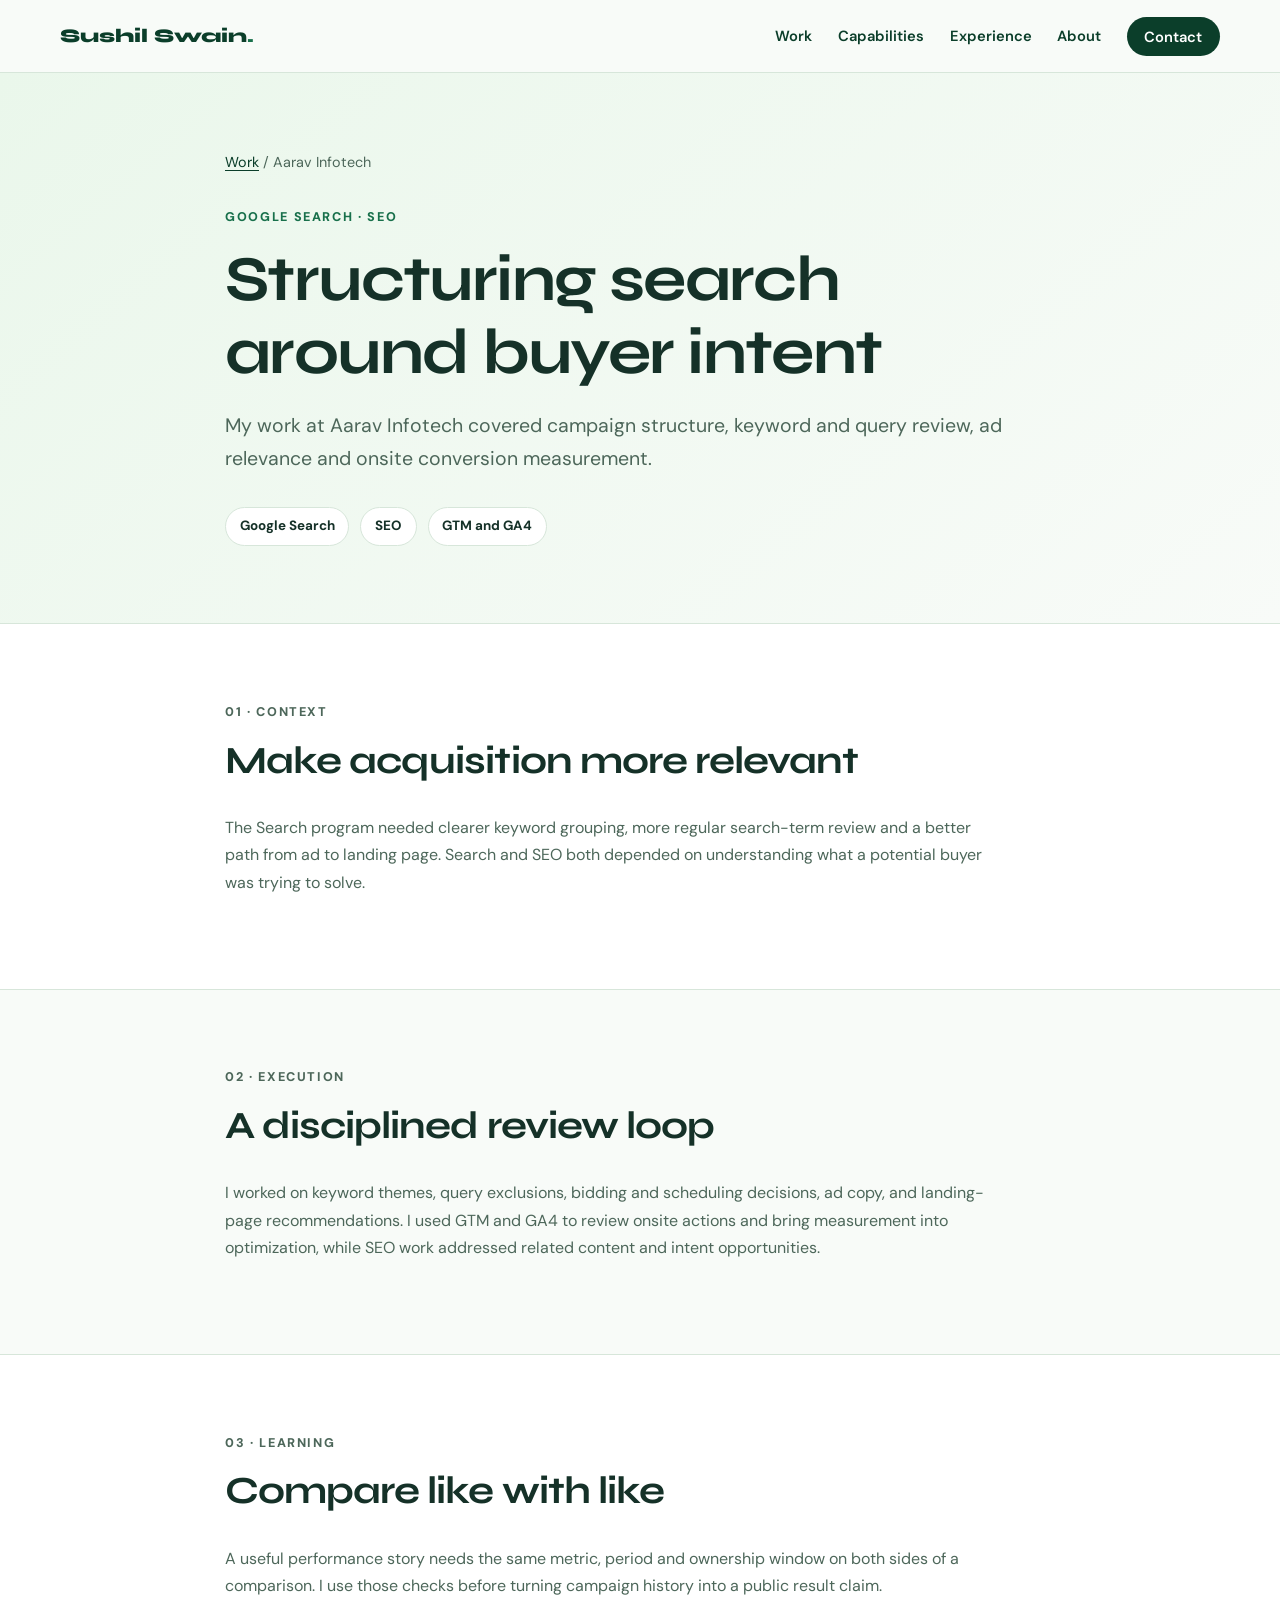
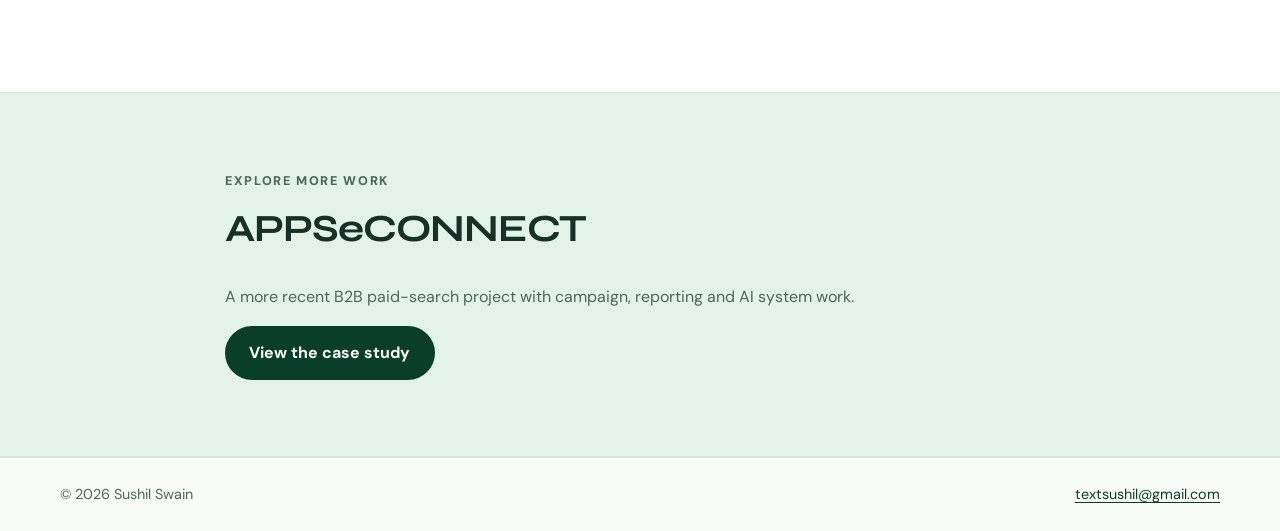
==== commit 9dc98534: "Publish approved B2B homepage content and align public case studies" ====
--- a/projects/aarav-infotech.html
+++ b/projects/aarav-infotech.html
@@ -1,6 +1,13 @@
 <!doctype html>
 <html lang="en">
 <head>
+  <!-- Google Tag Manager -->
+  <script>(function(w,d,s,l,i){w[l]=w[l]||[];w[l].push({'gtm.start':
+  new Date().getTime(),event:'gtm.js'});var f=d.getElementsByTagName(s)[0],
+  j=d.createElement(s),dl=l!='dataLayer'?'&l='+l:'';j.async=true;j.src=
+  'https://www.googletagmanager.com/gtm.js?id='+i+dl;f.parentNode.insertBefore(j,f);
+  })(window,document,'script','dataLayer','GTM-PFG9RD4K');</script>
+  <!-- End Google Tag Manager -->
   <meta charset="utf-8">
   <meta name="viewport" content="width=device-width, initial-scale=1">
   <title>Aarav Infotech — Sushil Swain</title>
@@ -17,15 +24,20 @@
   <script src="../assets/js/site.js" defer></script>
 </head>
 <body>
+  <!-- Google Tag Manager (noscript) -->
+  <noscript><iframe src="https://www.googletagmanager.com/ns.html?id=GTM-PFG9RD4K"
+  height="0" width="0" style="display:none;visibility:hidden"></iframe></noscript>
+  <!-- End Google Tag Manager (noscript) -->
   <a class="skip-link" href="#main">Skip to content</a>
-  <header class="site-header"><nav class="header-inner wrap" aria-label="Main navigation"><a class="brand" href="/" aria-label="Sushil Swain home">Sushil<span>.</span></a><button class="menu-button" type="button" aria-expanded="false" aria-controls="nav-list">Menu</button><ul class="nav-list" id="nav-list"><li><a href="/index.html#work">Work</a></li><li><a href="/index.html#capabilities">Capabilities</a></li><li><a href="/index.html#experience">Experience</a></li><li><a href="/index.html#about">About</a></li><li><a class="nav-contact" href="/index.html#contact">Contact</a></li></ul></nav></header>
+  <header class="site-header"><nav class="header-inner wrap" aria-label="Main navigation"><a class="brand" href="/" aria-label="Sushil Swain home">Sushil Swain<span>.</span></a><button class="menu-button" type="button" aria-expanded="false" aria-controls="nav-list">Menu</button><ul class="nav-list" id="nav-list"><li><a href="/index.html#work">Work</a></li><li><a href="/index.html#capabilities">Capabilities</a></li><li><a href="/index.html#experience">Experience</a></li><li><a href="/index.html#about">About</a></li><li><a class="nav-contact" href="/index.html#contact">Contact</a></li></ul></nav></header>
   <main id="main">
     <section class="case-hero"><div class="narrow"><nav class="breadcrumb" aria-label="Breadcrumb"><a href="/index.html#work">Work</a> / Aarav Infotech</nav><p class="eyebrow">Google Search · SEO</p><h1>Structuring search around buyer intent</h1><p class="lede">My work at Aarav Infotech covered campaign structure, keyword and query review, ad relevance and onsite conversion measurement.</p><ul class="meta-list"><li>Google Search</li><li>SEO</li><li>GTM and GA4</li></ul></div></section>
     <section class="case-section" aria-labelledby="section-1"><div class="narrow"><p class="eyebrow">01 · Context</p><h2 id="section-1">Make acquisition more relevant</h2><p>The Search program needed clearer keyword grouping, more regular search-term review and a better path from ad to landing page. Search and SEO both depended on understanding what a potential buyer was trying to solve.</p></div></section>
     <section class="case-section" aria-labelledby="section-2"><div class="narrow"><p class="eyebrow">02 · Execution</p><h2 id="section-2">A disciplined review loop</h2><p>I worked on keyword themes, query exclusions, bidding and scheduling decisions, ad copy, and landing-page recommendations. I used GTM and GA4 to review onsite actions and bring measurement into optimization, while SEO work addressed related content and intent opportunities.</p></div></section>
     <section class="case-section" aria-labelledby="section-3"><div class="narrow"><p class="eyebrow">03 · Learning</p><h2 id="section-3">Compare like with like</h2><p>A useful performance story needs the same metric, period and ownership window on both sides of a comparison. I use those checks before turning campaign history into a public result claim.</p></div></section>
-    <section class="case-section next-case"><div class="narrow"><p class="eyebrow">Explore more work</p><h2>APPSeCONNECT</h2><p>A more recent B2B paid-search project with a dated MQL record.</p><a class="button primary" href="appseconnect.html">View the case study</a></div></section>
+    <section class="case-section next-case"><div class="narrow"><p class="eyebrow">Explore more work</p><h2>APPSeCONNECT</h2><p>A more recent B2B paid-search project with campaign, reporting and AI system work.</p><a class="button primary" href="appseconnect.html">View the case study</a></div></section>
   </main>
   <footer class="site-footer"><div class="wrap footer-inner"><span>© 2026 Sushil Swain</span><a href="mailto:textsushil@gmail.com">textsushil@gmail.com</a></div></footer>
 </body>
 </html>
+
--- a/assets/css/site.css
+++ b/assets/css/site.css
@@ -150,3 +150,19 @@
   .hero { padding: 4rem 0; }
 }
 @media (prefers-reduced-motion: reduce) { html { scroll-behavior: auto; } .button { transition: none; } }
+
+
+.homepage .hero h1 { max-width: 24ch; font-size: clamp(2.4rem, 4.4vw, 4.4rem); }
+.hero-context { grid-column: 1 / -1; display: grid; grid-template-columns: 1fr 1fr; gap: 2rem; color: var(--muted); }
+.impact-grid { display: grid !important; grid-template-columns: repeat(4, 1fr); gap: 2rem; padding-block: 2.5rem !important; }
+.impact strong { display: block; font-size: 2rem; line-height: 1.3; }
+.impact span { display: block; }
+.impact p { margin-top: .6rem; font-size: .86rem; color: var(--muted); }
+.project-list { display: grid; gap: 1.5rem; }
+.project-meta { margin-bottom: 1rem; }
+.project-body p { margin-bottom: 1rem; }
+.split-section { display: grid; grid-template-columns: .85fr 1.15fr; gap: 3rem; }
+.related-system { margin-top: 2rem; }
+.panel-link { display: block; margin-top: 1.5rem; color: white; }
+@media(max-width:850px) { .impact-grid {grid-template-columns:1fr 1fr;} .split-section {grid-template-columns:1fr;gap:1rem;} }
+@media(max-width:640px) { .hero-context {grid-template-columns:1fr;gap:0;} .impact-grid {grid-template-columns:1fr;} }
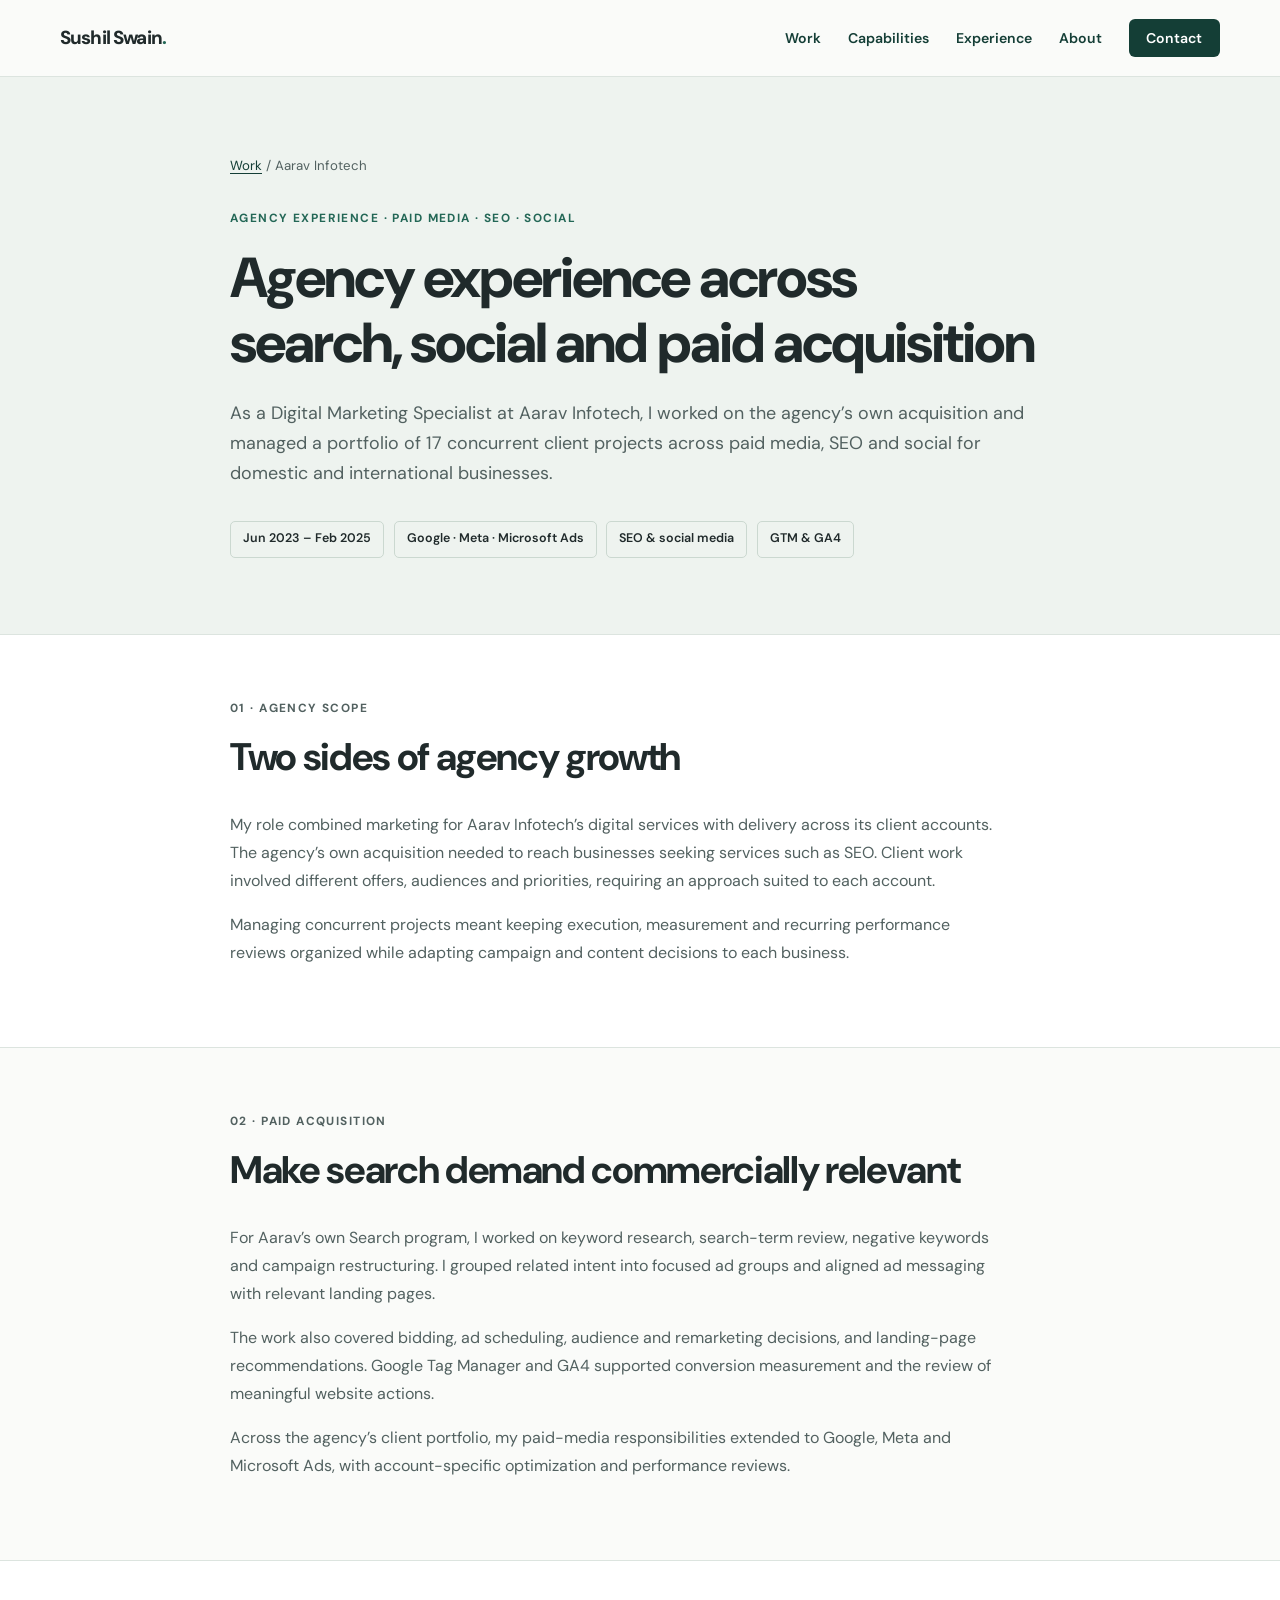
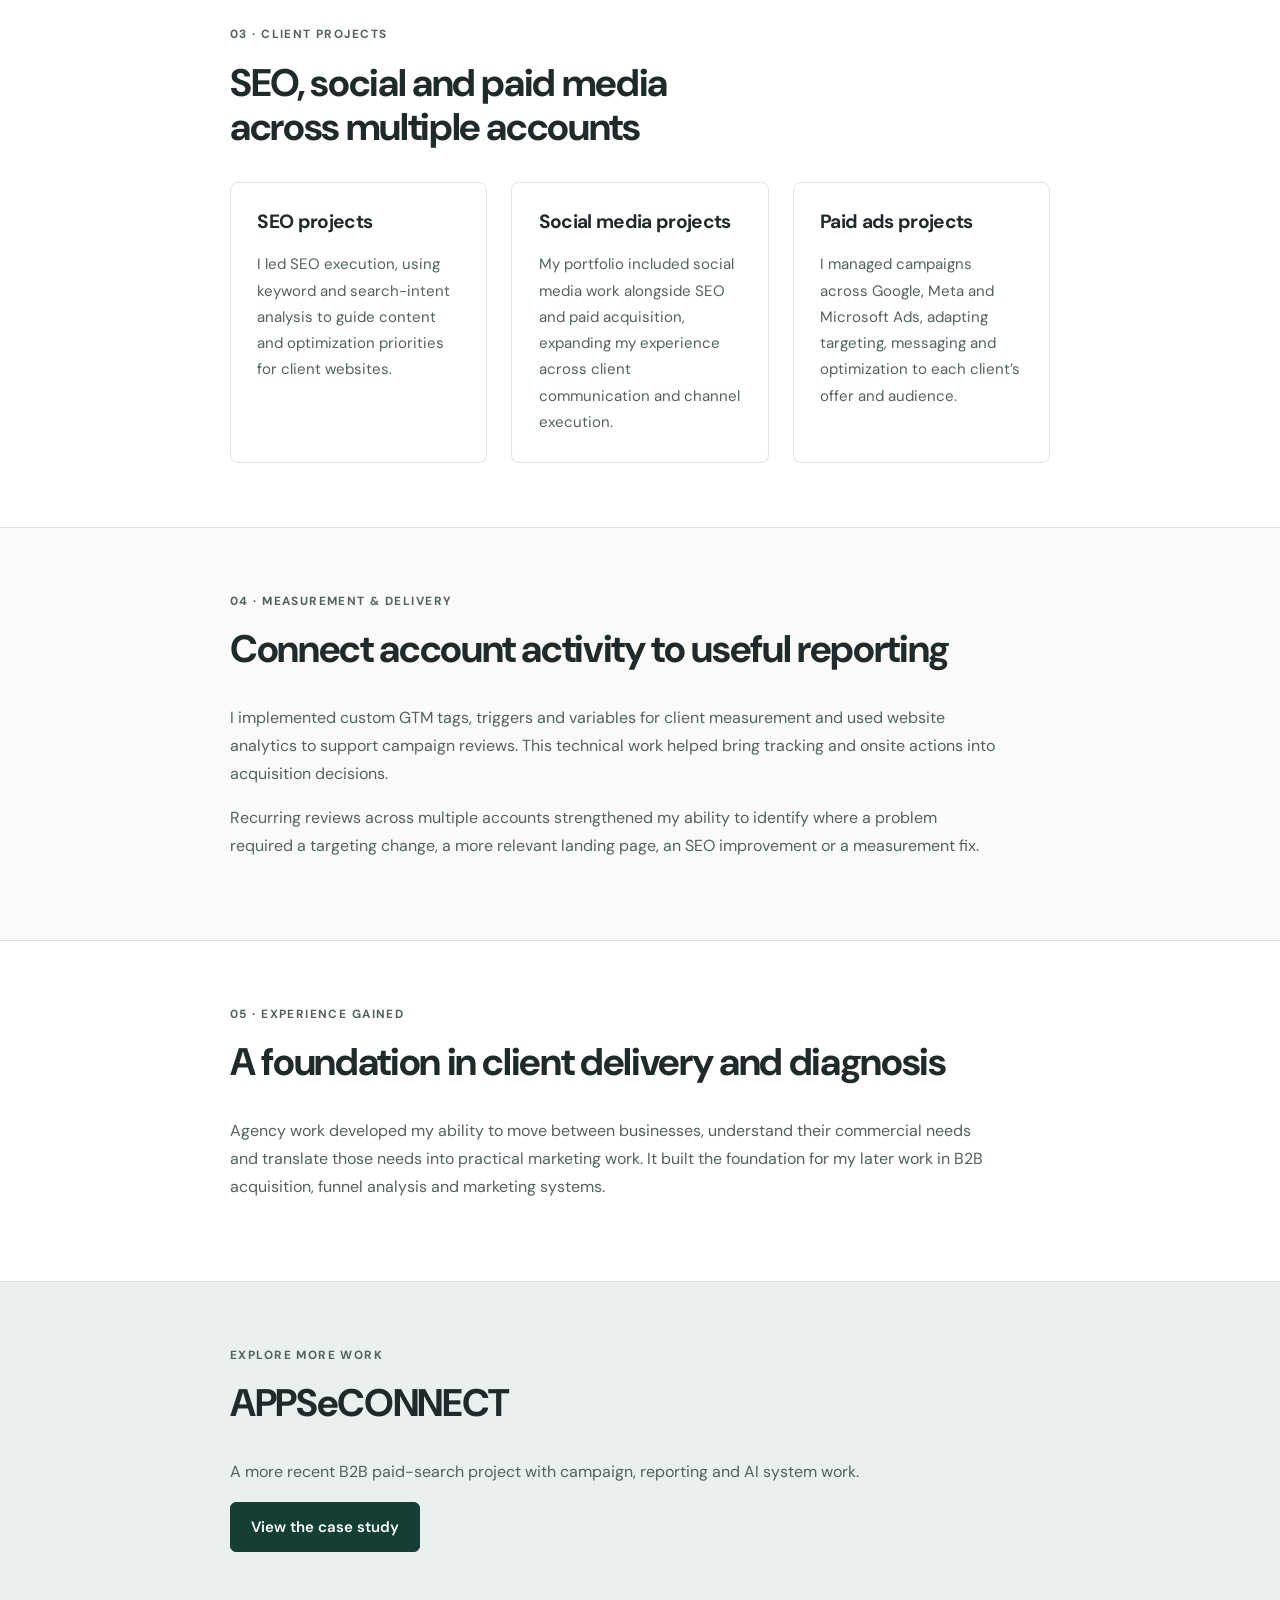
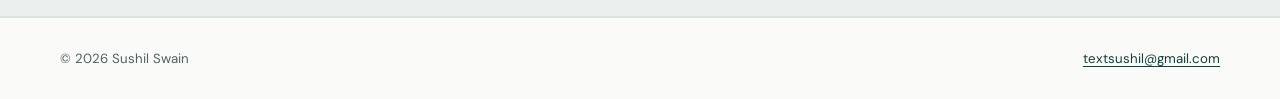
==== commit b4af4bab: "Expand agency and international manpower stories; refine portfolio typography and responsive layout" ====
--- a/projects/aarav-infotech.html
+++ b/projects/aarav-infotech.html
@@ -11,17 +11,17 @@
   <meta charset="utf-8">
   <meta name="viewport" content="width=device-width, initial-scale=1">
   <title>Aarav Infotech — Sushil Swain</title>
-  <meta name="description" content="Search campaign and SEO work across intent, structure, ad relevance and conversion measurement.">
+  <meta name="description" content="Digital marketing agency experience across 17 client projects: paid media, SEO, social media and conversion measurement for domestic and international businesses.">
   <link rel="canonical" href="https://sushilswain.github.io/projects/aarav-infotech.html">
   <meta property="og:type" content="article">
   <meta property="og:title" content="Aarav Infotech — Sushil Swain">
-  <meta property="og:description" content="Search campaign and SEO work across intent, structure, ad relevance and conversion measurement.">
+  <meta property="og:description" content="Digital marketing agency experience across 17 client projects: paid media, SEO, social media and conversion measurement for domestic and international businesses.">
   <meta property="og:url" content="https://sushilswain.github.io/projects/aarav-infotech.html">
   <link rel="preconnect" href="https://fonts.googleapis.com">
   <link rel="preconnect" href="https://fonts.gstatic.com" crossorigin>
   <link href="https://fonts.googleapis.com/css2?family=DM+Sans:wght@400;500;600;700;800&family=Syne:wght@600;700;800&display=swap" rel="stylesheet">
-  <link rel="stylesheet" href="../assets/css/site.css">
-  <script src="../assets/js/site.js" defer></script>
+  <link rel="stylesheet" href="../assets/css/site.css?v=20261001">
+  <script src="../assets/js/site.js?v=20261001" defer></script>
 </head>
 <body>
   <!-- Google Tag Manager (noscript) -->
@@ -31,10 +31,12 @@
   <a class="skip-link" href="#main">Skip to content</a>
   <header class="site-header"><nav class="header-inner wrap" aria-label="Main navigation"><a class="brand" href="/" aria-label="Sushil Swain home">Sushil Swain<span>.</span></a><button class="menu-button" type="button" aria-expanded="false" aria-controls="nav-list">Menu</button><ul class="nav-list" id="nav-list"><li><a href="/index.html#work">Work</a></li><li><a href="/index.html#capabilities">Capabilities</a></li><li><a href="/index.html#experience">Experience</a></li><li><a href="/index.html#about">About</a></li><li><a class="nav-contact" href="/index.html#contact">Contact</a></li></ul></nav></header>
   <main id="main">
-    <section class="case-hero"><div class="narrow"><nav class="breadcrumb" aria-label="Breadcrumb"><a href="/index.html#work">Work</a> / Aarav Infotech</nav><p class="eyebrow">Google Search · SEO</p><h1>Structuring search around buyer intent</h1><p class="lede">My work at Aarav Infotech covered campaign structure, keyword and query review, ad relevance and onsite conversion measurement.</p><ul class="meta-list"><li>Google Search</li><li>SEO</li><li>GTM and GA4</li></ul></div></section>
-    <section class="case-section" aria-labelledby="section-1"><div class="narrow"><p class="eyebrow">01 · Context</p><h2 id="section-1">Make acquisition more relevant</h2><p>The Search program needed clearer keyword grouping, more regular search-term review and a better path from ad to landing page. Search and SEO both depended on understanding what a potential buyer was trying to solve.</p></div></section>
-    <section class="case-section" aria-labelledby="section-2"><div class="narrow"><p class="eyebrow">02 · Execution</p><h2 id="section-2">A disciplined review loop</h2><p>I worked on keyword themes, query exclusions, bidding and scheduling decisions, ad copy, and landing-page recommendations. I used GTM and GA4 to review onsite actions and bring measurement into optimization, while SEO work addressed related content and intent opportunities.</p></div></section>
-    <section class="case-section" aria-labelledby="section-3"><div class="narrow"><p class="eyebrow">03 · Learning</p><h2 id="section-3">Compare like with like</h2><p>A useful performance story needs the same metric, period and ownership window on both sides of a comparison. I use those checks before turning campaign history into a public result claim.</p></div></section>
+    <section class="case-hero"><div class="narrow"><nav class="breadcrumb" aria-label="Breadcrumb"><a href="/index.html#work">Work</a> / Aarav Infotech</nav><p class="eyebrow">Agency experience · Paid media · SEO · Social</p><h1>Agency experience across search, social and paid acquisition</h1><p class="lede">As a Digital Marketing Specialist at Aarav Infotech, I worked on the agency’s own acquisition and managed a portfolio of 17 concurrent client projects across paid media, SEO and social for domestic and international businesses.</p><ul class="meta-list"><li>Jun 2023 – Feb 2025</li><li>Google · Meta · Microsoft Ads</li><li>SEO &amp; social media</li><li>GTM &amp; GA4</li></ul></div></section>
+<section class="case-section" aria-labelledby="section-1"><div class="narrow"><p class="eyebrow">01 · Agency scope</p><h2 id="section-1">Two sides of agency growth</h2><p>My role combined marketing for Aarav Infotech’s digital services with delivery across its client accounts. The agency’s own acquisition needed to reach businesses seeking services such as SEO. Client work involved different offers, audiences and priorities, requiring an approach suited to each account.</p><p>Managing concurrent projects meant keeping execution, measurement and recurring performance reviews organized while adapting campaign and content decisions to each business.</p></div></section>
+<section class="case-section" aria-labelledby="section-2"><div class="narrow"><p class="eyebrow">02 · Paid acquisition</p><h2 id="section-2">Make search demand commercially relevant</h2><p>For Aarav’s own Search program, I worked on keyword research, search-term review, negative keywords and campaign restructuring. I grouped related intent into focused ad groups and aligned ad messaging with relevant landing pages.</p><p>The work also covered bidding, ad scheduling, audience and remarketing decisions, and landing-page recommendations. Google Tag Manager and GA4 supported conversion measurement and the review of meaningful website actions.</p><p>Across the agency’s client portfolio, my paid-media responsibilities extended to Google, Meta and Microsoft Ads, with account-specific optimization and performance reviews.</p></div></section>
+<section class="case-section" aria-labelledby="section-3"><div class="narrow"><p class="eyebrow">03 · Client projects</p><h2 id="section-3">SEO, social and paid media across multiple accounts</h2><div class="grid-3 case-services"><article class="card"><h3>SEO projects</h3><p>I led SEO execution, using keyword and search-intent analysis to guide content and optimization priorities for client websites.</p></article><article class="card"><h3>Social media projects</h3><p>My portfolio included social media work alongside SEO and paid acquisition, expanding my experience across client communication and channel execution.</p></article><article class="card"><h3>Paid ads projects</h3><p>I managed campaigns across Google, Meta and Microsoft Ads, adapting targeting, messaging and optimization to each client’s offer and audience.</p></article></div></div></section>
+<section class="case-section" aria-labelledby="section-4"><div class="narrow"><p class="eyebrow">04 · Measurement &amp; delivery</p><h2 id="section-4">Connect account activity to useful reporting</h2><p>I implemented custom GTM tags, triggers and variables for client measurement and used website analytics to support campaign reviews. This technical work helped bring tracking and onsite actions into acquisition decisions.</p><p>Recurring reviews across multiple accounts strengthened my ability to identify where a problem required a targeting change, a more relevant landing page, an SEO improvement or a measurement fix.</p></div></section>
+<section class="case-section" aria-labelledby="section-5"><div class="narrow"><p class="eyebrow">05 · Experience gained</p><h2 id="section-5">A foundation in client delivery and diagnosis</h2><p>Agency work developed my ability to move between businesses, understand their commercial needs and translate those needs into practical marketing work. It built the foundation for my later work in B2B acquisition, funnel analysis and marketing systems.</p></div></section>
     <section class="case-section next-case"><div class="narrow"><p class="eyebrow">Explore more work</p><h2>APPSeCONNECT</h2><p>A more recent B2B paid-search project with campaign, reporting and AI system work.</p><a class="button primary" href="appseconnect.html">View the case study</a></div></section>
   </main>
   <footer class="site-footer"><div class="wrap footer-inner"><span>© 2026 Sushil Swain</span><a href="mailto:textsushil@gmail.com">textsushil@gmail.com</a></div></footer>
--- a/assets/css/site.css
+++ b/assets/css/site.css
@@ -1,118 +1,145 @@
 :root {
-  --ink: #153128;
-  --muted: #4d675a;
-  --deep: #0b3e2a;
-  --green: #18704b;
-  --green-light: #e4f3e9;
-  --lime: #b7e57d;
-  --paper: #f8fbf8;
+  --ink: #202a2b;
+  --muted: #526160;
+  --deep: #143e36;
+  --green: #236756;
+  --green-light: #eaf0ed;
+  --lime: #d6e7bb;
+  --paper: #fafbf9;
   --white: #fff;
-  --line: #d7e6da;
-  --shadow: 0 18px 50px rgba(14, 72, 43, .09);
-}
-
+  --line: #dce4df;
+  --shadow: 0 18px 48px rgba(20, 40, 34, .07);
+}
 *, *::before, *::after { box-sizing: border-box; }
-html { scroll-behavior: smooth; }
-body { margin: 0; background: var(--paper); color: var(--ink); font: 400 1rem/1.7 'DM Sans', Arial, sans-serif; }
+html { scroll-behavior: smooth; scroll-padding-top: 100px; }
+body { margin: 0; background: var(--paper); color: var(--ink); font: 400 1rem/1.75 'DM Sans', Arial, sans-serif; }
 img { max-width: 100%; height: auto; }
-.visually-hidden { position: absolute; width: 1px; height: 1px; padding: 0; margin: -1px; overflow: hidden; clip: rect(0,0,0,0); white-space: nowrap; border: 0; }
-a { color: var(--deep); text-underline-offset: .18em; }
+a { color: var(--deep); text-underline-offset: .22em; }
 a:hover { color: var(--green); }
-:focus-visible { outline: 3px solid #568d1e; outline-offset: 3px; }
-h1, h2, h3, h4 { font-family: 'Syne', Arial, sans-serif; line-height: 1.14; letter-spacing: -.025em; }
+:focus-visible { outline: 3px solid var(--green); outline-offset: 5px; }
+h1, h2, h3, h4 { font-family: 'DM Sans', Arial, sans-serif; font-weight: 700; line-height: 1.16; letter-spacing: -.035em; text-wrap: balance; overflow-wrap: break-word; }
 h1, h2, h3, p { margin-top: 0; }
 p { max-width: 70ch; }
-.wrap { width: min(1160px, calc(100% - 3rem)); margin-inline: auto; }
-.narrow { width: min(830px, calc(100% - 3rem)); margin-inline: auto; }
+h1 { font-weight: 800; }
+.wrap { width: min(1160px, calc(100% - 4rem)); margin-inline: auto; }
+.narrow { width: min(820px, calc(100% - 4rem)); margin-inline: auto; }
+.visually-hidden { position: absolute; width: 1px; height: 1px; padding: 0; margin: -1px; overflow: hidden; clip: rect(0,0,0,0); white-space: nowrap; border: 0; }
 .skip-link { position: absolute; left: 1rem; top: -5rem; padding: .7rem 1rem; background: var(--deep); color: white; z-index: 1000; }
 .skip-link:focus { top: 1rem; }
-
-.site-header { background: rgba(248, 251, 248, .97); border-bottom: 1px solid var(--line); position: sticky; top: 0; z-index: 50; }
-.header-inner { display: flex; align-items: center; justify-content: space-between; min-height: 72px; gap: 2rem; }
-.brand { font-family: 'Syne', Arial, sans-serif; font-weight: 800; font-size: 1.2rem; color: var(--deep); text-decoration: none; white-space: nowrap; }
+.site-header { background: rgba(250,251,249,.97); border-bottom: 1px solid var(--line); position: sticky; top: 0; z-index: 50; }
+.header-inner { display: flex; align-items: center; justify-content: space-between; min-height: 76px; gap: 2rem; }
+.brand { font-size: 1.18rem; font-weight: 800; letter-spacing: -.045em; color: var(--ink); text-decoration: none; white-space: nowrap; }
 .brand span { color: var(--green); }
-.nav-list { display: flex; align-items: center; gap: clamp(.7rem, 2vw, 2rem); list-style: none; margin: 0; padding: 0; }
-.nav-list a { text-decoration: none; font-weight: 600; font-size: .92rem; }
-.nav-list .nav-contact { background: var(--deep); color: white; border-radius: 100px; padding: .62rem 1.1rem; }
+.nav-list { display: flex; align-items: center; gap: clamp(.8rem,2.1vw,2rem); list-style: none; margin: 0; padding: 0; }
+.nav-list a { text-decoration: none; font-weight: 600; font-size: .88rem; }
+.nav-list .nav-contact { background: var(--deep); color: white; border-radius: 6px; padding: .6rem 1.1rem; }
 .nav-list .nav-contact:hover { background: var(--green); }
-.menu-button { display: none; background: none; color: var(--deep); border: 1px solid var(--line); border-radius: 8px; padding: .55rem .75rem; font: inherit; font-weight: 700; }
-
-.eyebrow { color: var(--green); font-size: .79rem; font-weight: 800; letter-spacing: .13em; text-transform: uppercase; margin-bottom: 1rem; }
-.lede { color: var(--muted); font-size: clamp(1.06rem, 1.6vw, 1.22rem); line-height: 1.7; }
-.button { display: inline-flex; align-items: center; justify-content: center; min-height: 47px; padding: .7rem 1.4rem; border: 2px solid var(--deep); border-radius: 100px; font-weight: 700; text-decoration: none; transition: transform .16s, background .16s; }
-.button:hover { transform: translateY(-2px); }
+.menu-button { display: none; background: white; color: var(--deep); border: 1px solid var(--line); border-radius: 6px; min-height: 44px; padding: .5rem .9rem; font: inherit; font-weight: 600; }
+.eyebrow { color: var(--green); font-size: .74rem; font-weight: 700; letter-spacing: .12em; line-height: 1.65; text-transform: uppercase; margin-bottom: 1rem; }
+.lede { color: var(--muted); font-size: clamp(1.08rem,1.4vw,1.2rem); line-height: 1.7; }
+.button { display: inline-flex; align-items: center; justify-content: center; gap: .8rem; min-height: 48px; padding: .7rem 1.25rem; border: 1px solid var(--deep); border-radius: 6px; font-size: .94rem; font-weight: 600; text-decoration: none; transition: background .16s, border-color .16s; }
 .button.primary { background: var(--deep); color: white; }
 .button.primary:hover { background: var(--green); border-color: var(--green); color: white; }
 .button.secondary { color: var(--deep); background: transparent; }
 .button.secondary:hover { background: var(--green-light); }
-.button-row { display: flex; flex-wrap: wrap; gap: .75rem; margin-top: 2rem; }
-
-.hero { padding: clamp(5rem, 8vw, 8rem) 0; background: radial-gradient(circle at 80% 20%, #d8f0da, transparent 35%), linear-gradient(140deg, #effaf0, #f8fbf8); border-bottom: 1px solid var(--line); }
-.hero-grid { display: grid; grid-template-columns: minmax(0, 1.25fr) minmax(280px, .75fr); gap: clamp(2rem, 6vw, 6rem); align-items: center; }
-.hero h1 { font-size: clamp(2.65rem, 5.6vw, 5.35rem); max-width: 13ch; margin-bottom: 1.3rem; }
+.button-row { display: flex; flex-wrap: wrap; gap: .85rem; margin-top: 2rem; }
+.hero { padding: clamp(3.5rem,7vw,6rem) 0 3.5rem; border-bottom: 1px solid var(--line); }
+.hero-grid { display: grid; grid-template-columns: minmax(0,1.65fr) minmax(260px,.75fr); gap: 3rem 4rem; align-items: end; }
+.hero h1 { font-size: clamp(2.7rem,4.7vw,4.2rem); max-width: 24ch; margin-bottom: 1.5rem; letter-spacing: -.05em; }
 .hero h1 em { color: var(--green); font-style: normal; }
-.hero .lede { max-width: 59ch; }
-.hero-panel { background: var(--deep); color: white; border-radius: 26px; padding: clamp(1.6rem, 3vw, 2.8rem); box-shadow: var(--shadow); }
-.hero-panel p { color: #d8eadc; }
-.hero-panel .panel-label { color: var(--lime); font-size: .78rem; font-weight: 800; letter-spacing: .12em; text-transform: uppercase; }
-.hero-panel h2 { font-size: 1.65rem; margin: 1rem 0; }
-.hero-panel ol { padding-left: 1.3rem; margin-bottom: 0; }
-.hero-panel li { padding: .45rem 0; border-bottom: 1px solid rgba(255,255,255,.18); font-weight: 600; }
+.hero .lede { max-width: 55ch; }
+.hero-panel { background: var(--deep); color: white; border-radius: 10px; padding: 2rem; }
+.hero-panel p { color: #dce9e4; }
+.hero-panel .panel-label { color: var(--lime); font-size: .72rem; font-weight: 700; letter-spacing: .12em; text-transform: uppercase; }
+.hero-panel h2 { font-size: 2.2rem; margin: 1.5rem 0; }
+.hero-panel ol { padding: 0; list-style: none; margin: 0; }
+.hero-panel li { padding: .7rem 0; border-bottom: 1px solid rgba(255,255,255,.18); font-size: .88rem; }
 .hero-panel li:last-child { border: 0; }
+.panel-link { display: block; margin-top: 1.5rem; padding-top: 1rem; border-top: 1px solid rgba(255,255,255,.18); color: white; font-size: .84rem; font-weight: 600; }
+.panel-link:hover { color: var(--lime); }
+.hero-context { grid-column: 1 / -1; display: grid; grid-template-columns: 1fr 1fr; gap: 3rem; padding-top: 2rem; border-top: 1px solid var(--line); color: var(--muted); font-size: .96rem; }
+.hero-context p { margin-bottom: 0; }
 .proof-strip { background: white; border-bottom: 1px solid var(--line); }
-.proof-strip .wrap { display: flex; flex-wrap: wrap; gap: .8rem 2.2rem; padding-block: 1.2rem; }
-.proof-strip span { color: var(--deep); font-size: .88rem; font-weight: 700; }
-
-.section { padding: clamp(4rem, 7vw, 6.5rem) 0; }
-.section.alt { background: white; border-block: 1px solid var(--line); }
-.section-heading { max-width: 780px; margin-bottom: 2.4rem; }
-.section-heading h2 { font-size: clamp(2rem, 3.5vw, 3.2rem); margin-bottom: 1rem; }
-.section-heading p { color: var(--muted); font-size: 1.07rem; }
-.grid-4, .grid-3, .grid-2 { display: grid; gap: 1.2rem; }
-.grid-4 { grid-template-columns: repeat(4, minmax(0, 1fr)); }
-.grid-3 { grid-template-columns: repeat(3, minmax(0, 1fr)); }
-.grid-2 { grid-template-columns: repeat(2, minmax(0, 1fr)); }
-.card { padding: 1.65rem; border: 1px solid var(--line); border-radius: 18px; background: white; }
-.card h3 { font-size: 1.22rem; margin-bottom: .7rem; }
-.card p { color: var(--muted); margin-bottom: 0; }
-.card .step { color: var(--green); font-family: 'Syne', Arial, sans-serif; font-weight: 800; font-size: .86rem; }
-.project-card { display: flex; flex-direction: column; min-height: 280px; box-shadow: 0 8px 32px rgba(14,72,43,.04); }
-.project-card .category { color: var(--green); font-size: .78rem; letter-spacing: .08em; text-transform: uppercase; font-weight: 800; margin-bottom: .8rem; }
-.project-card h3 { font-size: 1.45rem; }
-.project-card a { margin-top: auto; padding-top: 1.4rem; font-weight: 800; }
-.project-card .status { margin-top: auto; padding-top: 1.4rem; color: var(--muted); font-size: .88rem; }
-.highlight { background: var(--deep); color: white; border-radius: 24px; padding: clamp(2rem, 5vw, 4rem); display: grid; grid-template-columns: minmax(180px, .5fr) 1fr; align-items: center; gap: 2rem; }
-.highlight strong { font: 800 clamp(3.5rem, 8vw, 6rem)/1 'Syne', Arial, sans-serif; color: var(--lime); display: block; }
-.highlight p { margin: 0; color: #d8eadc; }
+.impact-grid { display: grid; grid-template-columns: repeat(4,minmax(0,1fr)); padding-block: 2.5rem; }
+.impact { padding-inline: 1.5rem; border-left: 1px solid var(--line); }
+.impact:first-child { padding-left: 0; border-left: 0; }
+.impact:last-child { padding-right: 0; }
+.impact strong { display: block; color: var(--deep); font-size: clamp(1.45rem,2.4vw,2rem); line-height: 1.3; font-weight: 800; letter-spacing: -.04em; overflow-wrap: break-word; }
+.impact:nth-child(n+3) strong { font-size: 1.4rem; letter-spacing: -.025em; padding-top: .2rem; }
+.impact span { display: block; font-size: .82rem; font-weight: 600; margin-top: .55rem; }
+.impact p { margin: .6rem 0 0; font-size: .81rem; line-height: 1.65; color: var(--muted); }
+.section { padding: clamp(3.5rem,7vw,6rem) 0; }
+.section.alt { background: #f1f4f1; border-block: 1px solid var(--line); }
+.section-heading { max-width: 780px; margin-bottom: 2.5rem; }
+.section-heading h2 { font-size: clamp(1.9rem,3.2vw,2.9rem); margin-bottom: .8rem; }
+.section-heading p:not(.eyebrow) { color: var(--muted); font-size: 1.04rem; }
+.section-heading-row { display: flex; max-width: none; align-items: end; justify-content: space-between; gap: 2rem; }
+.section-index { font-size: .82rem; font-weight: 600; color: var(--muted); padding-bottom: .9rem; white-space: nowrap; }
+.grid-4, .grid-3, .grid-2 { display: grid; gap: 1.5rem; }
+.grid-4 { grid-template-columns: repeat(4,minmax(0,1fr)); }
+.grid-3 { grid-template-columns: repeat(3,minmax(0,1fr)); }
+.grid-2 { grid-template-columns: repeat(2,minmax(0,1fr)); }
+.card { padding: 1.65rem; border: 1px solid var(--line); border-radius: 8px; background: white; min-width: 0; }
+.card h3 { font-size: 1.22rem; margin-bottom: 1rem; line-height: 1.35; }
+.card p { color: var(--muted); margin-bottom: 0; font-size: .94rem; }
+.step { color: var(--green); font-weight: 700; font-size: .78rem; display: block; margin-bottom: 1.25rem; }
+.expertise-card, .approach-card { padding: 1.5rem 0; border: 0; border-top: 2px solid var(--line); border-radius: 0; background: transparent; }
+.expertise-card h3 { font-size: 1.3rem; }
+.approach-card h3 { font-size: 1.14rem; }
+.project-list { display: grid; gap: 1.25rem; }
+.project-card { display: grid; grid-template-columns: minmax(0,.65fr) minmax(0,1.7fr); gap: 2.5rem; padding: clamp(1.5rem,3.5vw,3rem); }
+.project-card .category { color: var(--green); font-size: .74rem; line-height: 1.8; font-weight: 600; max-width: 25ch; }
+.project-card h3 { font-size: clamp(1.5rem,2.5vw,2rem); line-height: 1.28; letter-spacing: -.035em; }
+.project-body p { margin-bottom: 1rem; }
+.project-link { display: inline-flex; gap: 1rem; align-items: center; min-height: 44px; padding-block: .7rem; margin-top: .4rem; border-bottom: 1px solid var(--green); text-decoration: none; font-weight: 700; font-size: .9rem; }
+.project-appseconnect { border-top: 4px solid var(--green); }
+.related-system { margin-top: 2rem; padding: 2rem; background: var(--deep); color: white; border-radius: 8px; }
+.related-system .eyebrow { color: var(--lime); }
+.related-system h3 { font-size: 1.5rem; }
+.related-system p:not(.eyebrow) { color: #dce9e4; }
+.related-system a { color: white; }
+.split-section { display: grid; grid-template-columns: minmax(0,.85fr) minmax(0,1.15fr); gap: 4rem; }
+.prose h3 { font-size: 1.25rem; line-height: 1.4; }
+.prose p { color: var(--muted); }
+.experience-links { display: flex; flex-wrap: wrap; gap: 1.5rem; padding-top: .5rem; font-size: .9rem; font-weight: 600; }
+.tool-list { padding-top: .25rem; color: var(--muted); }
+.tool-list strong { display: block; margin-top: 1.25rem; color: var(--ink); font-size: .82rem; letter-spacing: .06em; text-transform: uppercase; }
+.tool-list strong:first-child { margin-top: 0; }
+.tool-list br { display: none; }
+.text-link { font-weight: 700; }
+.highlight { background: var(--deep); color: white; border-radius: 10px; padding: clamp(2rem,5vw,4rem); display: grid; grid-template-columns: minmax(180px,.5fr) 1fr; align-items: center; gap: 2rem; }
+.highlight strong { font: 800 clamp(3rem,8vw,5rem)/1 'DM Sans', Arial, sans-serif; color: var(--lime); display: block; }
+.highlight p { margin: 0; color: #dce9e4; }
 .highlight a { color: white; }
 .capability-list { display: flex; flex-wrap: wrap; gap: .7rem; }
-.capability-list span { background: var(--green-light); border: 1px solid var(--line); color: var(--deep); padding: .55rem .9rem; border-radius: 100px; font-weight: 700; font-size: .89rem; }
-.text-link { font-weight: 800; }
+.capability-list span { background: var(--green-light); border: 1px solid var(--line); color: var(--deep); padding: .55rem .9rem; border-radius: 6px; font-weight: 600; font-size: .89rem; }
 .contact-section { background: var(--deep); color: white; }
-.contact-section h2 { font-size: clamp(2rem, 4vw, 3.5rem); }
-.contact-section p { color: #d8eadc; }
-.contact-section .button { background: white; color: var(--deep); border-color: white; }
-.contact-section .button:hover { background: var(--green-light); }
-.site-footer { padding: 1.5rem 0; border-top: 1px solid var(--line); font-size: .9rem; color: var(--muted); }
+.contact-section h2 { font-size: clamp(2rem,4vw,3.6rem); max-width: 22ch; }
+.contact-section p { color: #dce9e4; }
+.contact-section .eyebrow { color: var(--lime); }
+.contact-section .button.primary { background: white; color: var(--deep); border-color: white; }
+.contact-section .button.secondary { background: transparent; color: white; border-color: #a6c0b5; }
+.contact-section .button:hover { background: var(--green-light); color: var(--deep); }
+.site-footer { padding: 1.8rem 0; border-top: 1px solid var(--line); font-size: .83rem; color: var(--muted); }
 .footer-inner { display: flex; justify-content: space-between; flex-wrap: wrap; gap: 1rem; }
-
-.case-hero { background: linear-gradient(140deg, #eaf7eb, #f8fbf8); border-bottom: 1px solid var(--line); padding: clamp(3.5rem, 6vw, 6rem) 0; }
-.breadcrumb { font-size: .9rem; margin-bottom: 2rem; color: var(--muted); }
-.case-hero h1 { font-size: clamp(2.4rem, 5vw, 4.4rem); max-width: 19ch; margin-bottom: 1.2rem; }
-.case-hero .lede { max-width: 70ch; }
-.meta-list { display: flex; gap: .7rem; flex-wrap: wrap; padding: 0; margin: 2rem 0 0; list-style: none; }
-.meta-list li { background: white; border: 1px solid var(--line); border-radius: 100px; padding: .45rem .85rem; font-size: .84rem; font-weight: 700; }
+.case-hero { background: #eef3ef; border-bottom: 1px solid var(--line); padding: clamp(3rem,6vw,5rem) 0; }
+.breadcrumb { font-size: .83rem; margin-bottom: 2rem; color: var(--muted); }
+.case-hero h1 { font-size: clamp(2.3rem,4.4vw,3.8rem); max-width: 23ch; margin-bottom: 1.4rem; }
+.meta-list { display: flex; gap: .6rem; flex-wrap: wrap; padding: 0; margin: 2rem 0 0; list-style: none; }
+.meta-list li { border: 1px solid #cbd8d0; border-radius: 5px; padding: .4rem .75rem; font-size: .78rem; font-weight: 600; }
 .metric-band { background: var(--deep); color: white; padding: 2rem 0; }
-.metric-grid { display: grid; grid-template-columns: repeat(3, 1fr); gap: 1rem; }
-.metric strong { display: block; color: var(--lime); font: 800 clamp(1.8rem, 4vw, 3rem)/1.15 'Syne', Arial, sans-serif; }
-.metric span { display: block; color: #d8eadc; font-size: .88rem; margin-top: .45rem; }
-.case-section { padding: clamp(3.5rem, 6vw, 5.5rem) 0; border-bottom: 1px solid var(--line); }
+.metric-grid { display: grid; grid-template-columns: repeat(3,minmax(0,1fr)); gap: 1.5rem; }
+.metric strong { display: block; color: var(--lime); font: 800 clamp(1.8rem,4vw,2.7rem)/1.2 'DM Sans', Arial, sans-serif; }
+.metric span { display: block; color: #dce9e4; font-size: .88rem; margin-top: .45rem; }
+.case-section { padding: clamp(2.8rem,5vw,4.5rem) 0; border-bottom: 1px solid var(--line); }
 .case-section:nth-of-type(even) { background: white; }
-.case-section h2 { font-size: clamp(1.7rem, 3vw, 2.6rem); }
-.case-section h3 { font-size: 1.24rem; margin-top: 1.8rem; }
+.case-section h2 { font-size: clamp(1.7rem,3vw,2.4rem); }
+.case-section h3 { font-size: 1.2rem; margin-top: 1.8rem; }
 .case-section p, .case-section li { color: var(--muted); }
 .case-section li { margin-bottom: .7rem; }
-.figure { margin: 2rem 0; padding: 1rem; border: 1px solid var(--line); border-radius: 18px; background: white; }
+.case-services { margin-top: 2rem; }
+.case-services h3 { margin-top: 0; }
+.figure { margin: 2rem 0; padding: 1rem; border: 1px solid var(--line); border-radius: 8px; background: white; }
 .figure img { width: 100%; display: block; }
 .figure figcaption { color: var(--muted); font-size: .85rem; padding: .7rem .4rem 0; }
 .table-scroll { overflow-x: auto; margin: 1.5rem 0; }
@@ -120,49 +147,63 @@
 th, td { padding: .75rem .9rem; border-bottom: 1px solid var(--line); text-align: left; }
 th { background: var(--green-light); color: var(--deep); }
 td:last-child, th:last-child { text-align: right; }
-.flow { display: grid; grid-template-columns: repeat(4, 1fr); gap: .75rem; list-style: none; padding: 0; margin: 2rem 0; }
-.flow li { margin: 0; padding: 1.3rem; border-radius: 14px; background: var(--green-light); color: var(--deep); font-weight: 800; position: relative; }
-.flow li + li::before { content: '→'; position: absolute; left: -.65rem; top: 1.2rem; color: var(--green); font-size: 1.2rem; }
-.callout { border-left: 4px solid var(--green); background: var(--green-light); padding: 1.25rem 1.5rem; border-radius: 0 12px 12px 0; }
+.flow { display: grid; grid-template-columns: repeat(4,minmax(0,1fr)); gap: .75rem; list-style: none; padding: 0; margin: 2rem 0; }
+.flow li { margin: 0; padding: 1.2rem; border: 1px solid var(--line); border-radius: 6px; background: var(--green-light); color: var(--deep); font-weight: 600; }
+.callout { border-left: 3px solid var(--green); background: var(--green-light); padding: 1.25rem 1.5rem; }
 .callout p { margin: 0; }
 .next-case { background: var(--green-light); }
-
-@media (max-width: 850px) {
-  .grid-4 { grid-template-columns: repeat(2, minmax(0,1fr)); }
-  .hero-grid { grid-template-columns: 1fr; }
-  .hero h1 { max-width: 17ch; }
-  .flow { grid-template-columns: repeat(2, 1fr); }
-  .flow li:nth-child(3)::before { display: none; }
-}
-@media (max-width: 640px) {
-  .wrap, .narrow { width: min(100% - 2rem, 1160px); }
-  .header-inner { min-height: 64px; }
-  .menu-button { display: block; }
-  .nav-list { display: none; position: absolute; top: 64px; left: 0; right: 0; background: var(--paper); border-bottom: 1px solid var(--line); padding: 1rem; flex-direction: column; align-items: stretch; gap: 0; }
-  .nav-list.open { display: flex; }
-  .nav-list li a { display: block; padding: .65rem; }
-  .nav-list .nav-contact { text-align: center; margin-top: .4rem; }
-  .grid-4, .grid-3, .grid-2, .metric-grid { grid-template-columns: 1fr; }
-  .highlight { grid-template-columns: 1fr; }
-  .metric-grid { gap: 1.5rem; }
-  .flow { grid-template-columns: 1fr; }
-  .flow li + li::before { display: none; }
-  .hero { padding: 4rem 0; }
-}
-@media (prefers-reduced-motion: reduce) { html { scroll-behavior: auto; } .button { transition: none; } }
-
-
-.homepage .hero h1 { max-width: 24ch; font-size: clamp(2.4rem, 4.4vw, 4.4rem); }
-.hero-context { grid-column: 1 / -1; display: grid; grid-template-columns: 1fr 1fr; gap: 2rem; color: var(--muted); }
-.impact-grid { display: grid !important; grid-template-columns: repeat(4, 1fr); gap: 2rem; padding-block: 2.5rem !important; }
-.impact strong { display: block; font-size: 2rem; line-height: 1.3; }
-.impact span { display: block; }
-.impact p { margin-top: .6rem; font-size: .86rem; color: var(--muted); }
-.project-list { display: grid; gap: 1.5rem; }
-.project-meta { margin-bottom: 1rem; }
-.project-body p { margin-bottom: 1rem; }
-.split-section { display: grid; grid-template-columns: .85fr 1.15fr; gap: 3rem; }
-.related-system { margin-top: 2rem; }
-.panel-link { display: block; margin-top: 1.5rem; color: white; }
-@media(max-width:850px) { .impact-grid {grid-template-columns:1fr 1fr;} .split-section {grid-template-columns:1fr;gap:1rem;} }
-@media(max-width:640px) { .hero-context {grid-template-columns:1fr;gap:0;} .impact-grid {grid-template-columns:1fr;} }
+@media (max-width: 1000px) {
+  .hero-grid { gap: 2rem; grid-template-columns: minmax(0,1.5fr) minmax(240px,.8fr); }
+  .hero-panel { padding: 1.5rem; }
+  .hero h1 { font-size: clamp(2.6rem,4.5vw,3.5rem); }
+  .grid-4 { grid-template-columns: repeat(2,minmax(0,1fr)); }
+  .project-card { gap: 1.5rem; grid-template-columns: minmax(0,.7fr) minmax(0,1.6fr); }
+  .split-section { gap: 2.5rem; }
+}
+@media (max-width: 800px) {
+  .header-inner { min-height: 72px; flex-wrap: wrap; gap: 0; }
+  .nav-list { width: 100%; flex-wrap: wrap; padding-bottom: 1rem; gap: .7rem 1rem; }
+  .js .menu-button { display: block; }
+  .js .nav-list { display: none; position: absolute; top: 72px; left: 0; right: 0; background: var(--paper); border-bottom: 1px solid var(--line); padding: 1rem 2rem; flex-direction: column; align-items: stretch; gap: 0; }
+  .js .nav-list.open { display: flex; }
+  .nav-list li a { display: block; padding: .7rem; }
+  .nav-list .nav-contact { text-align: center; margin-top: .5rem; }
+  .hero-grid { grid-template-columns: 1fr; gap: 2.5rem; }
+  .hero h1 { font-size: clamp(2.6rem,6.2vw,3.7rem); max-width: 24ch; }
+  .hero-panel { padding: 2rem; }
+  .hero-panel h2 { font-size: 1.8rem; }
+  .hero-context { gap: 2rem; }
+  .impact-grid { grid-template-columns: repeat(2,minmax(0,1fr)); gap: 2rem 0; }
+  .impact:nth-child(3) { border-left: 0; padding-left: 0; }
+  .grid-3 { grid-template-columns: 1fr; }
+  .project-card { grid-template-columns: 1fr; gap: .6rem; }
+  .project-meta { display: flex; gap: 1rem; align-items: baseline; }
+  .project-meta .category { max-width: none; }
+  .project-meta .step { margin-bottom: 0; }
+  .split-section { grid-template-columns: 1fr; gap: 0; }
+  .split-section .section-heading { margin-bottom: 1.5rem; }
+  .flow { grid-template-columns: repeat(2,minmax(0,1fr)); }
+}
+@media (max-width: 480px) {
+  .wrap, .narrow { width: calc(100% - 2.5rem); }
+  .hero { padding: 3rem 0; }
+  .hero h1 { font-size: clamp(2.2rem,8.2vw,2.8rem); letter-spacing: -.045em; }
+  .hero-context { grid-template-columns: 1fr; gap: 1.2rem; }
+  .hero-panel { padding: 1.5rem; }
+  .impact { padding-inline: .9rem; }
+  .impact strong { font-size: 1.65rem; }
+  .impact:nth-child(n+3) strong { font-size: 1.1rem; }
+  .grid-4, .grid-2, .metric-grid, .highlight, .flow { grid-template-columns: 1fr; }
+  .section-heading-row { gap: .75rem; }
+  .section-index { font-size: .72rem; }
+  .project-card { padding: 1.4rem; }
+  .project-card h3 { font-size: 1.5rem; }
+  .related-system { padding: 1.5rem; }
+  .button-row { flex-direction: column; align-items: stretch; }
+  .footer-inner { flex-direction: column; }
+  .table-scroll { max-width: 100%; }
+}
+@media (prefers-reduced-motion: reduce) {
+  html { scroll-behavior: auto; }
+  .button { transition: none; }
+}
